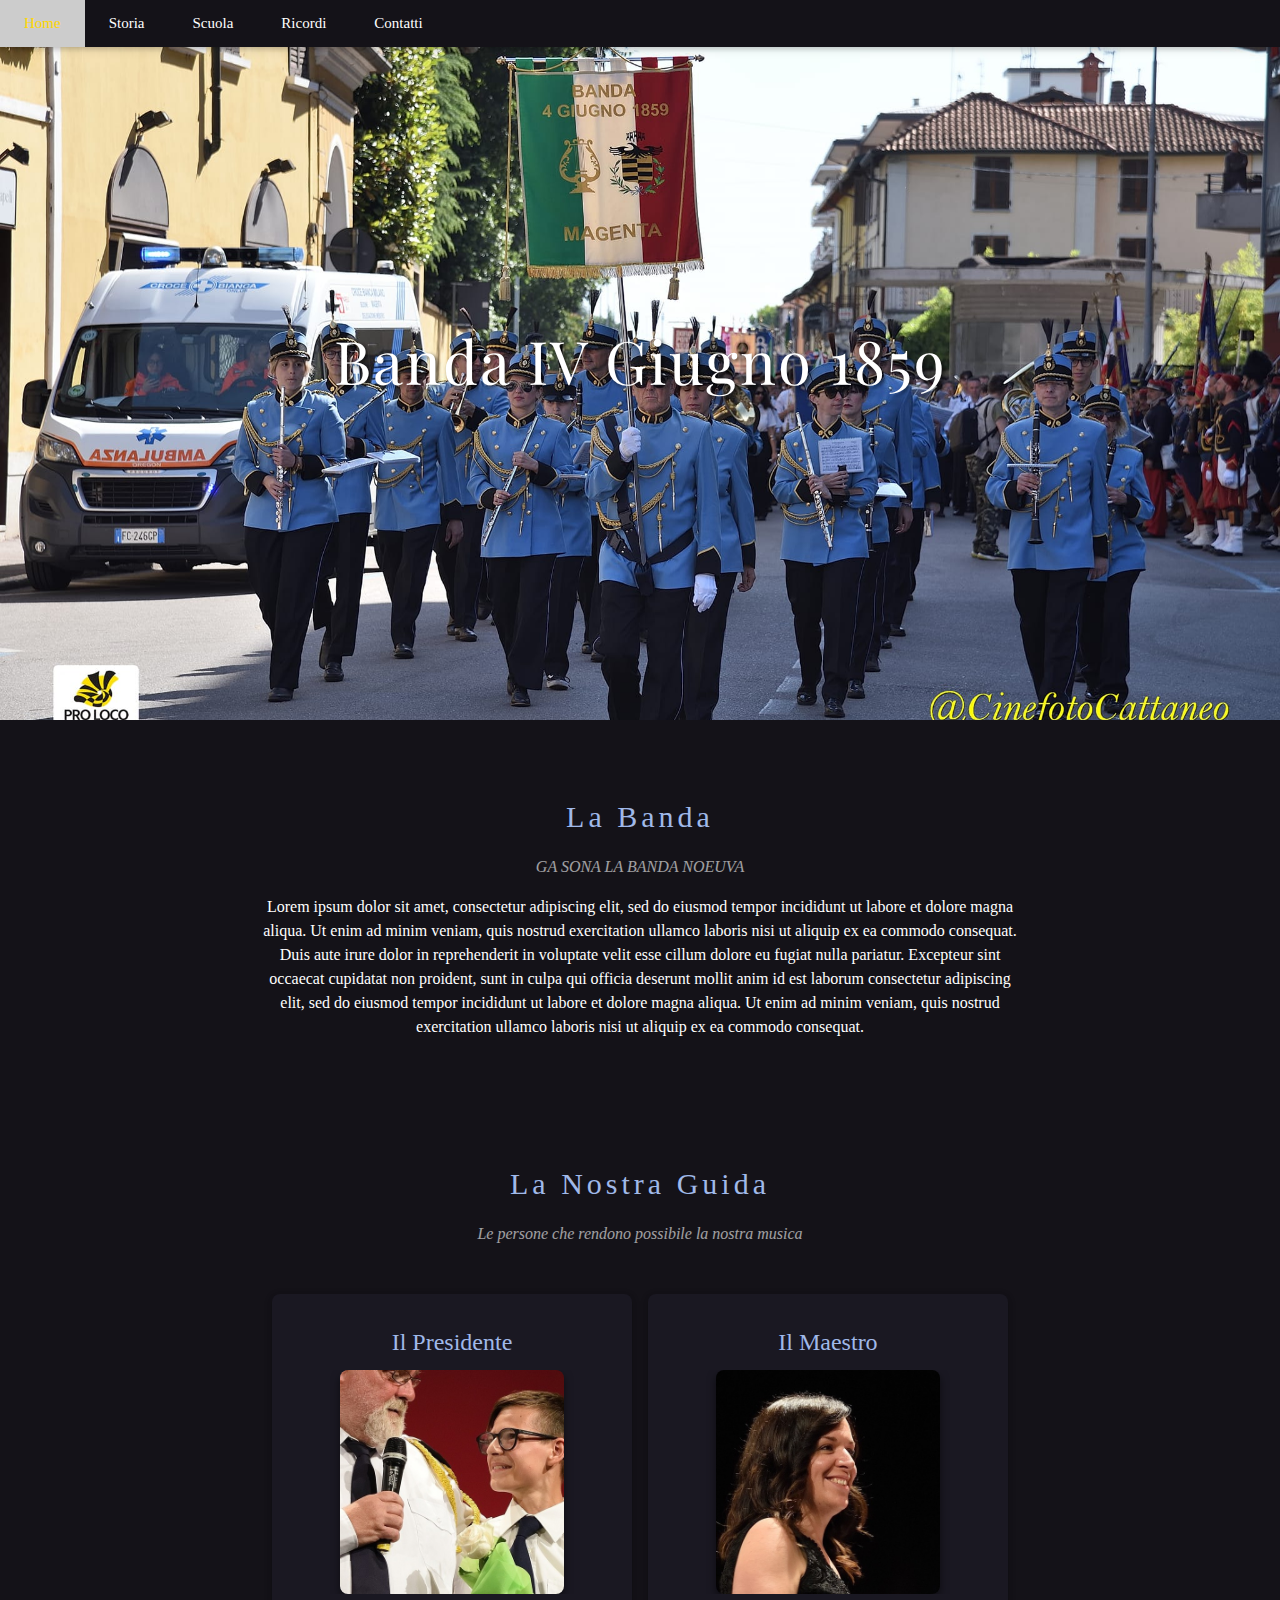
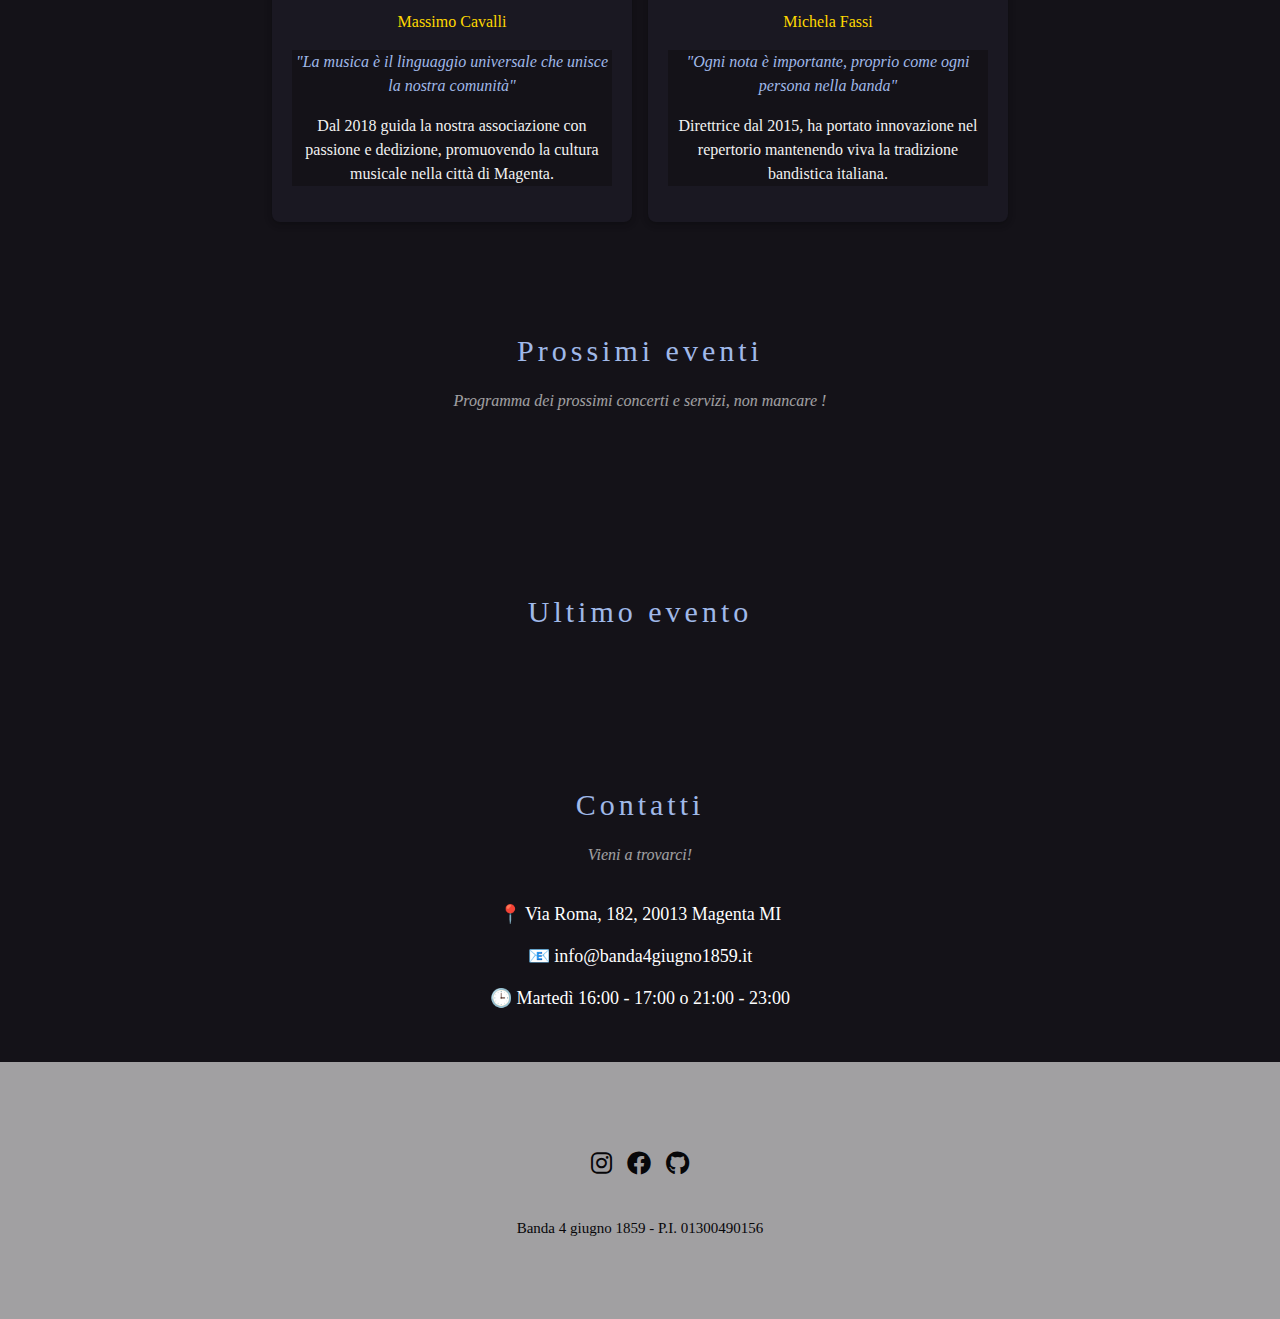
==== index.html @ 00c29197 "Fix index & school page" ====
<!DOCTYPE html>
<html lang="it">

<head>
    <title>Banda 4 Giugno 1859</title>
    <meta charset="UTF-8">
    <link rel="icon" type="image/x-icon" href="/images/favicon.png">
    <meta name="viewport" content="width=device-width, initial-scale=1">
    <link rel="stylesheet" href="https://www.w3schools.com/w3css/4/w3.css">
    <link rel="stylesheet" href="style.css">
    <link rel="stylesheet" href="https://cdnjs.cloudflare.com/ajax/libs/font-awesome/6.0.0/css/all.min.css">
    <script src="script.js"></script>
    <style>
        .people-container {
            padding: 20px;
            transition: all 0.3s ease;
        }

        .people-container:hover {
            transform: translateY(-5px);
        }

        .people-content {
            padding: 15px;
        }

        .people-image-wrapper {
            overflow: hidden;
            margin-bottom: 15px;
        }

        .people-motto {
            font-style: italic;
            margin-top: 5px;
            color: #A0B9E9;
        }

        .people-details {
            margin-top: 15px;
        }
    </style>
</head>

<body>

    <div id="navbar-container"></div>


    <div id="cover" class="hero" style="background-image: url(images/background-image.jpg)">
        <h1 style="color: white;" id="cover-title">Banda IV Giugno 1859</h1>
    </div>
    <!-- Page content -->
    <div class="w3-content primary" style="max-width:2000px;">
        <!-- The Band Section -->
        <div class="w3-container w3-content w3-center w3-padding-64" style="max-width:800px" id="band">
            <h2 class="w3-wide title">La Banda</h2>
            <p class="w3-opacity"><i>GA SONA LA BANDA NOEUVA</i></p>
            <p class="w3-justify w3-center">Lorem ipsum dolor sit amet, consectetur
                adipiscing elit, sed do eiusmod tempor incididunt ut labore et dolore magna aliqua. Ut enim ad minim
                veniam, quis nostrud exercitation ullamco laboris nisi ut aliquip
                ex ea commodo consequat. Duis aute irure dolor in reprehenderit in voluptate velit esse cillum dolore eu
                fugiat nulla pariatur. Excepteur sint occaecat cupidatat non proident, sunt in culpa qui officia
                deserunt mollit anim id est laborum consectetur
                adipiscing elit, sed do eiusmod tempor incididunt ut labore et dolore magna aliqua. Ut enim ad minim
                veniam, quis nostrud exercitation ullamco laboris nisi ut aliquip ex ea commodo consequat.</p>
        </div>
        <!-- Sezione Presidente e Maestro migliorata -->
<div class="w3-container w3-content w3-padding-32" style="max-width:800px" id="people">
    <h2 class="w3-wide w3-center title">La Nostra Guida</h2>
    <p class="w3-opacity w3-center"><i>Le persone che rendono possibile la nostra musica</i></p>
    
    <div class="w3-row-padding w3-padding-32 w3-center">
        <!-- Il Presidente -->
        <div class="w3-half people-container">
            <div class="people-content w3-card w3-round-large" style="background-color: #1a1822; padding: 20px;">
                <h3 class="title">Il Presidente</h3>
                <div style="background-color: #1a1822;" class="people-image-wrapper">
                    <img src="images/presidente_square.jpg" id="presidente-img" class="w3-round-large w3-hover-opacity"
                        alt="Presidente" style="width:70%; box-shadow: 0 4px 8px rgba(0,0,0,0.5);">
                </div>
                <p class="name" id="presidente">Massimo Cavalli</p>
                <div class="people-details">
                    <p class="people-motto">"La musica è il linguaggio universale che unisce la nostra comunità"</p>
                    <p class="w3-text-light-grey" style="margin-top:15px;">Dal 2018 guida la nostra associazione con passione e dedizione, promuovendo la cultura musicale nella città di Magenta.</p>
                </div>
            </div>
        </div>
        
        <!-- Il Maestro -->
        <div class="w3-half people-container">
            <div class="people-content w3-card w3-round-large" style="background-color: #1a1822; padding: 20px;">
                <h3 class="title">Il Maestro</h3>
                <div style="background-color: #1a1822;" class="people-image-wrapper">
                    <img src="images/maestro_square.jpg" id="maestro-img" class="w3-round-large w3-hover-opacity"
                        alt="Maestro" style="width:70%; box-shadow: 0 4px 8px rgba(0,0,0,0.5);">
                </div>
                <p class="name" id="maestro">Michela Fassi</p>
                <div class="people-details">
                    <p class="people-motto">"Ogni nota è importante, proprio come ogni persona nella banda"</p>
                    <p class="w3-text-light-grey" style="margin-top:15px;">Direttrice dal 2015, ha portato innovazione nel repertorio mantenendo viva la tradizione bandistica italiana.</p>
                </div>
            </div>
        </div>
    </div>
</div>
        <!-- Next events section -->
        <div class="">
            <div class="w3-container w3-content w3-padding-32" style="max-width:800px;">
                <h2 class="w3-wide w3-center">Prossimi eventi</h2>
                <p class="w3-opacity w3-center"><i>Programma dei prossimi concerti e servizi, non mancare !</i></p><br>
                <div class="w3-row-padding w3-padding-32" style="margin:0 -16px" id="next-events"></div>
            </div>
        </div>
        <!-- Last event section -->
        <div class="" id="next-events">
            <div class="w3-container w3-content w3-padding-32" style="max-width:800px">
                <h2 class="w3-wide w3-center">Ultimo evento</h2>
                <div class="w3-row-padding w3-padding-32" style="margin:0 -16px" id="last-event-container">
                </div>
            </div>
        </div>
        <!-- The Contact Section -->
        <!-- Contact Section -->
        <div class="w3-container w3-modal-content w3-padding-32"
            style="max-width: 800px; background-color: #141218; text-align: center; margin: auto;" id="contact">
            <h2 class="w3-wide">Contatti</h2>
            <p class="w3-opacity"><i>Vieni a trovarci!</i></p>
            <div class="w3-row">
                <div class="w3-col m12 w3-large">
                    <ul style="list-style: none; padding: 0;">
                        <li style="margin-bottom: 15px;">
                            📍 <a href="https://www.google.com/maps?q=Via+Roma,+182,+20013+Magenta+MI" target="_blank"
                                class="gold-hover">
                                Via Roma, 182, 20013 Magenta MI
                            </a>
                        </li>
                        <li style="margin-bottom: 15px;">
                            📧 <a href="mailto:banda4giugno1859@gmail.com" class="gold-hover">info@banda4giugno1859.it</a>
                        </li>
                        <li style="font-size: 18px;">
                            🕒 Martedì 16:00 - 17:00 o 21:00 - 23:00
                        </li>
                    </ul>
                </div>
            </div>
        </div>
        <!-- End Page Content -->
    </div>
    <!-- Footer -->
    <div id="footer-container"></div>
</body>

</html>

<script>
    window.onload = () => {
        setLastEventSection();
        setUpcomingEventsSection();
    };
</script>
---- style.css ----
@import url('https://fonts.googleapis.com/css2?family=Playfair+Display:wght@700&display=swap');

/* General styles */
body {
  font-family: 'Times New Roman';
  margin: 0;
  padding: 0;
  box-sizing: border-box;
}

.container {
  position: relative;
  max-width: 100%;
  margin: auto;
  text-align: center;
}

/* Hero section */
.hero {
  background-size: cover;
  background-position: center;
  height: 80vh;
  display: flex;
  justify-content: center;
  align-items: center;
  text-align: center;
  color: white;
  text-shadow: 2px 2px 4px rgba(0, 0, 0, 0.7);
}

.hero h1 {
  font-family: 'Playfair Display';
  font-size: 4rem;
  letter-spacing: 2px;
}

/* Typography */
h1, h2, h3 {
  color: #A0B9E9;
  font-family: 'Times New Roman';
}

p {
  color: white;
  font-size: medium;
}

.title {
  color: #A0B9E9;
}

.name {
  color: gold;
}

/* Link styles */
.gold-hover {
  color: white;
  text-decoration: none;
  font-size: 18px;
  transition: 0.3s;
}

.gold-hover:hover {
  color: #f8b400;
  text-decoration: underline;
}

a:hover::selection {
  color: gold;
}

button:hover {
  color: gold;
}

/* Social links */
.social-links {
  display: flex;
  gap: 15px;
  justify-content: center;
  padding: 20px;
  background-color: lightgrey;
}

.social-links a {
  color: black;
  font-size: 24px;
  transition: 0.3s;
  background-color: lightgrey;
}

.social-links a:hover {
  color: #ffcc00;
}
/*Event card 2x*/
.event:hover .event-image {
  transform: scale(1.05);
}

.event .gold-hover:hover {
  background-color: gold !important;
  color: #141218 !important;
}

.event-description {
  margin: 0;
  line-height: 1.5;
  color: #333 !important;
}

.location {
  font-style: italic;
  color: #555 !important;
}

/* Event cards */
.event {
  min-height: 350px;
  display: flex;
  flex-direction: column;
  justify-content: space-between;
  overflow: hidden;
  flex-grow: 1;
}

.event img {
  height: 150px;
  object-fit: cover;
  width: 100%;
}

.event .w3-container {
  display: flex;
  flex-direction: column;
  flex-grow: 1;
}

.event h4 {
  margin: 10px 0;
}

.event p {
  flex-grow: 1;
  overflow: hidden;
  text-overflow: ellipsis;
  display: -webkit-box;
  -webkit-line-clamp: 3;
  -webkit-box-orient: vertical;
}

.event .w3-opacity {
  flex-shrink: 0;
}

/* Gallery */
div.gallery {
  margin: 5px;
  border: 1px solid #ccc;
  float: left;
  width: 180px;
  transition: border 0.3s;
}

div.gallery:hover {
  border: 1px solid #777;
}

div.gallery img {
  width: 100%;
  height: auto;
}

div.desc {
  padding: 15px;
  text-align: center;
}

/* Layout colors */
div.primary {
  color: white;
  background-color: #141218;
}

div {
  background-color: #141218;
}

/* Navigation */
.w3-top,
.w3-bar,
#mini_nav_bar {
  background-color: #141218 !important;
}

.w3-top a,
#mini_nav_bar a {
  color: white !important;
}

.w3-bar-item.w3-button:hover, 
.w3-bar-item.w3-button:focus {
  color: gold !important;
}

.custom-bg {
  background-color: #141218 !important;
}

.w3-bar.custom-bg,
.w3-top.custom-bg {
  background-color: #141218 !important;
}

.w3-bar.custom-bg .w3-bar-item,
.w3-top.custom-bg .w3-bar-item {
  background-color: #141218 !important;
}

/* Footer */
footer {
  background-color: lightgrey;
}

footer p {
  color: black;
}

footer a {
  background-color: lightgray;
}

footer div {
  background-color: lightgrey;
}

footer.w3-container,
footer.w3-container.w3-padding-64,
footer.w3-container.w3-center,
footer.w3-container.w3-xlarge,
footer.w3-container * {
  background-color: white !important;
}

/* Slider & Image Gallery from paste.txt */
.mySlides {
  display: none;
  width: 100%;
}

.cursor {
  cursor: pointer;
}

/* Navigation Arrows */
.prev,
.next {
  cursor: pointer;
  position: absolute;
  top: 50%;
  transform: translateY(-50%);
  width: auto;
  padding: 16px;
  color: white;
  font-weight: bold;
  font-size: 20px;
  background-color: rgba(0, 0, 0, 0.5);
  border-radius: 3px;
  user-select: none;
  transition: background-color 0.3s;
  z-index: 10;
}

.prev {
  left: 10px;
  border-radius: 3px 0 0 3px;
}

.next {
  right: 10px;
  border-radius: 0 3px 3px 0;
}

.prev:hover,
.next:hover {
  background-color: rgba(0, 0, 0, 0.8);
}

.numbertext {
  position: absolute;
  top: 0;
  left: 10px;
  color: #f2f2f2;
  font-size: 14px;
  padding: 8px 12px;
}

.caption-container {
  text-align: center;
  background-color: #222;
  padding: 10px;
  color: white;
  font-size: 16px;
}

.row::after {
  content: "";
  display: table;
  clear: both;
}

.column {
  float: left;
  width: 16.66%;
  padding: 5px;
}

.demo {
  opacity: 0.6;
  transition: opacity 0.3s;
}

.active,
.demo:hover {
  opacity: 1;
}

.slider-wrapper {
  display: flex;
  align-items: center;
  justify-content: center;
  position: relative;
  max-width: 800px;
  margin: 0 auto;
}

#event-picture {
  position: relative;
  flex-grow: 1;
  max-height: 600px;
  overflow: hidden;
  display: flex;
  align-items: center;
  justify-content: center;
}

#event-picture img {
  max-width: 100%;
  max-height: 500px;
  width: auto;
  height: auto;
  object-fit: contain;
}

/* Column images for thumbnails */
.column img {
  width: 100px;
  height: 100px;
  object-fit: cover;
}

/* Media queries for responsive design */
@media (max-width: 768px) {
  .slider-wrapper {
    max-width: 100%;
  }
  
  #event-picture {
    max-height: 400px;
  }
  
  #event-picture img {
    max-height: 350px;
  }
  
  .column {
    width: 33.33%;
  }
  
  .column img {
    width: 80px;
    height: 80px;
  }
}

@media (max-width: 480px) {
  #event-picture {
    max-height: 300px;
  }
  
  #event-picture img {
    max-height: 250px;
  }
  
  .column {
    width: 50%;
  }
  
  .column img {
    width: 60px;
    height: 60px;
  }
}
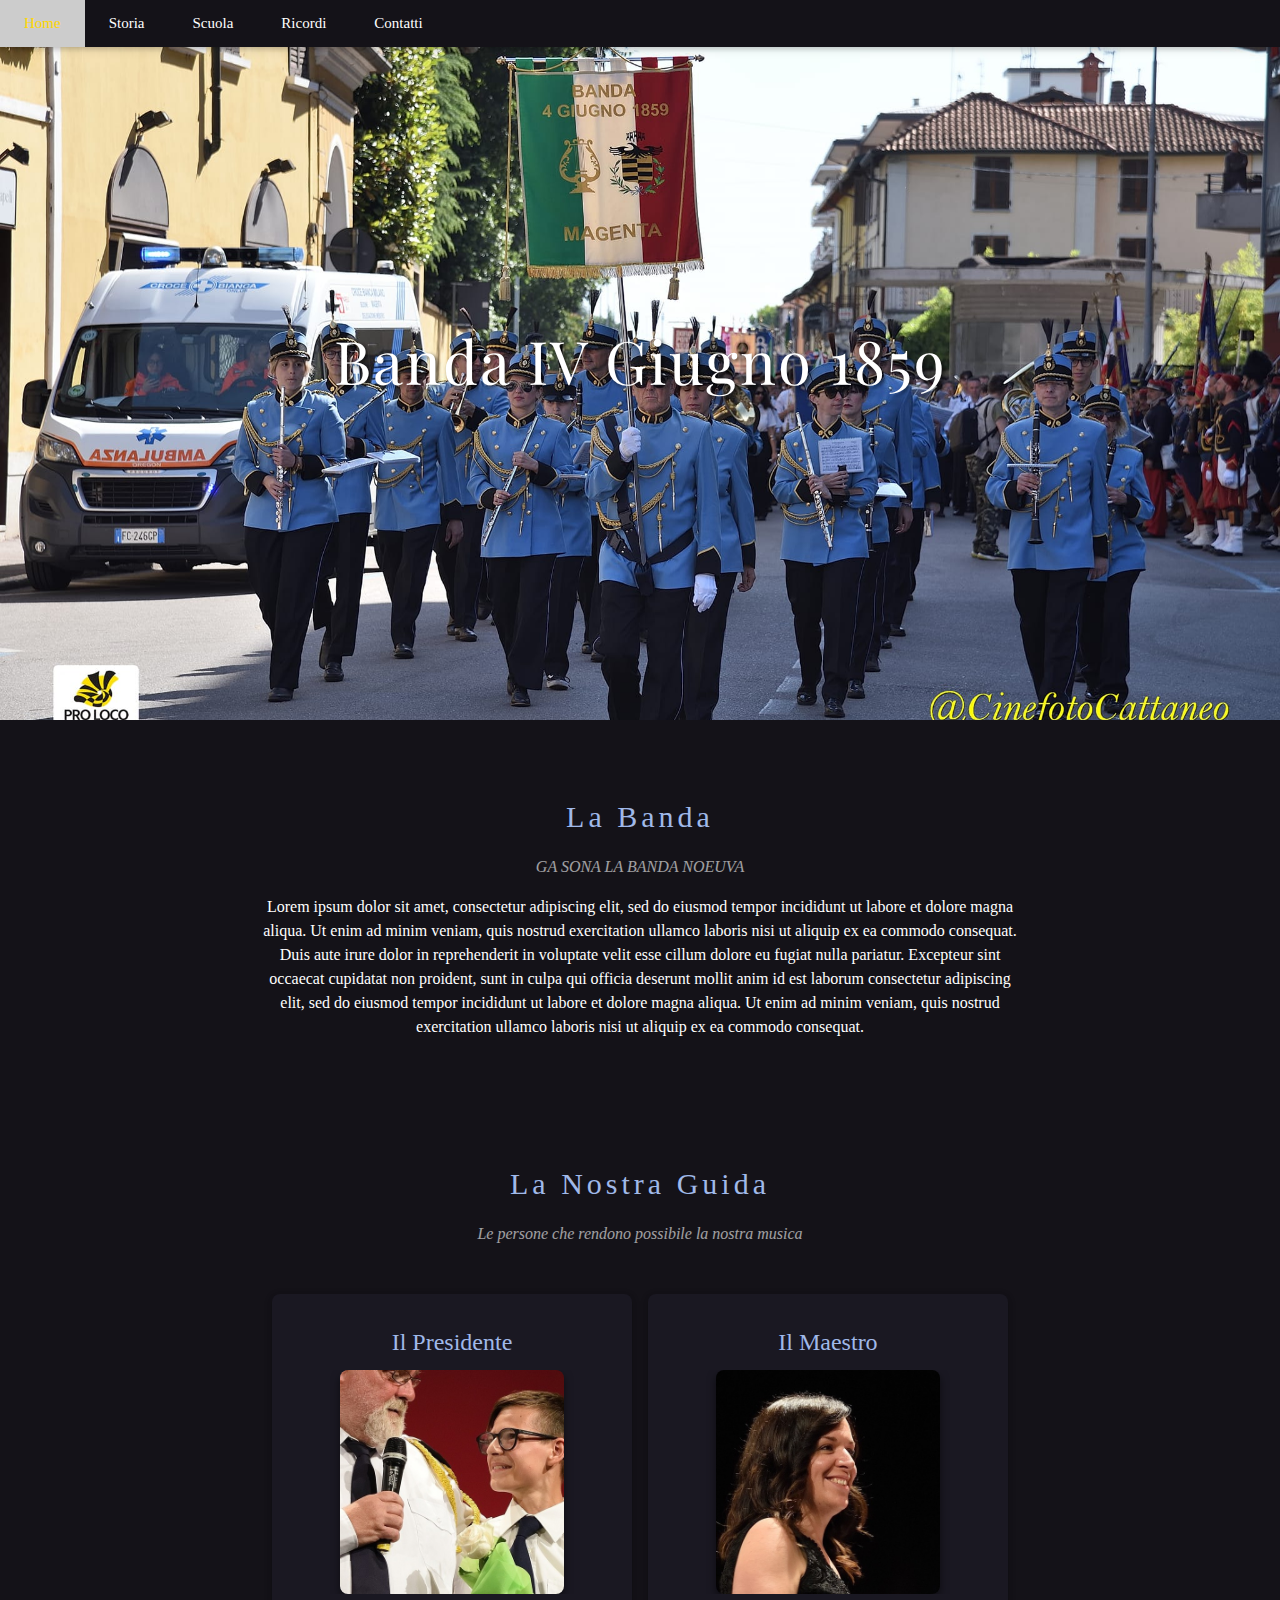
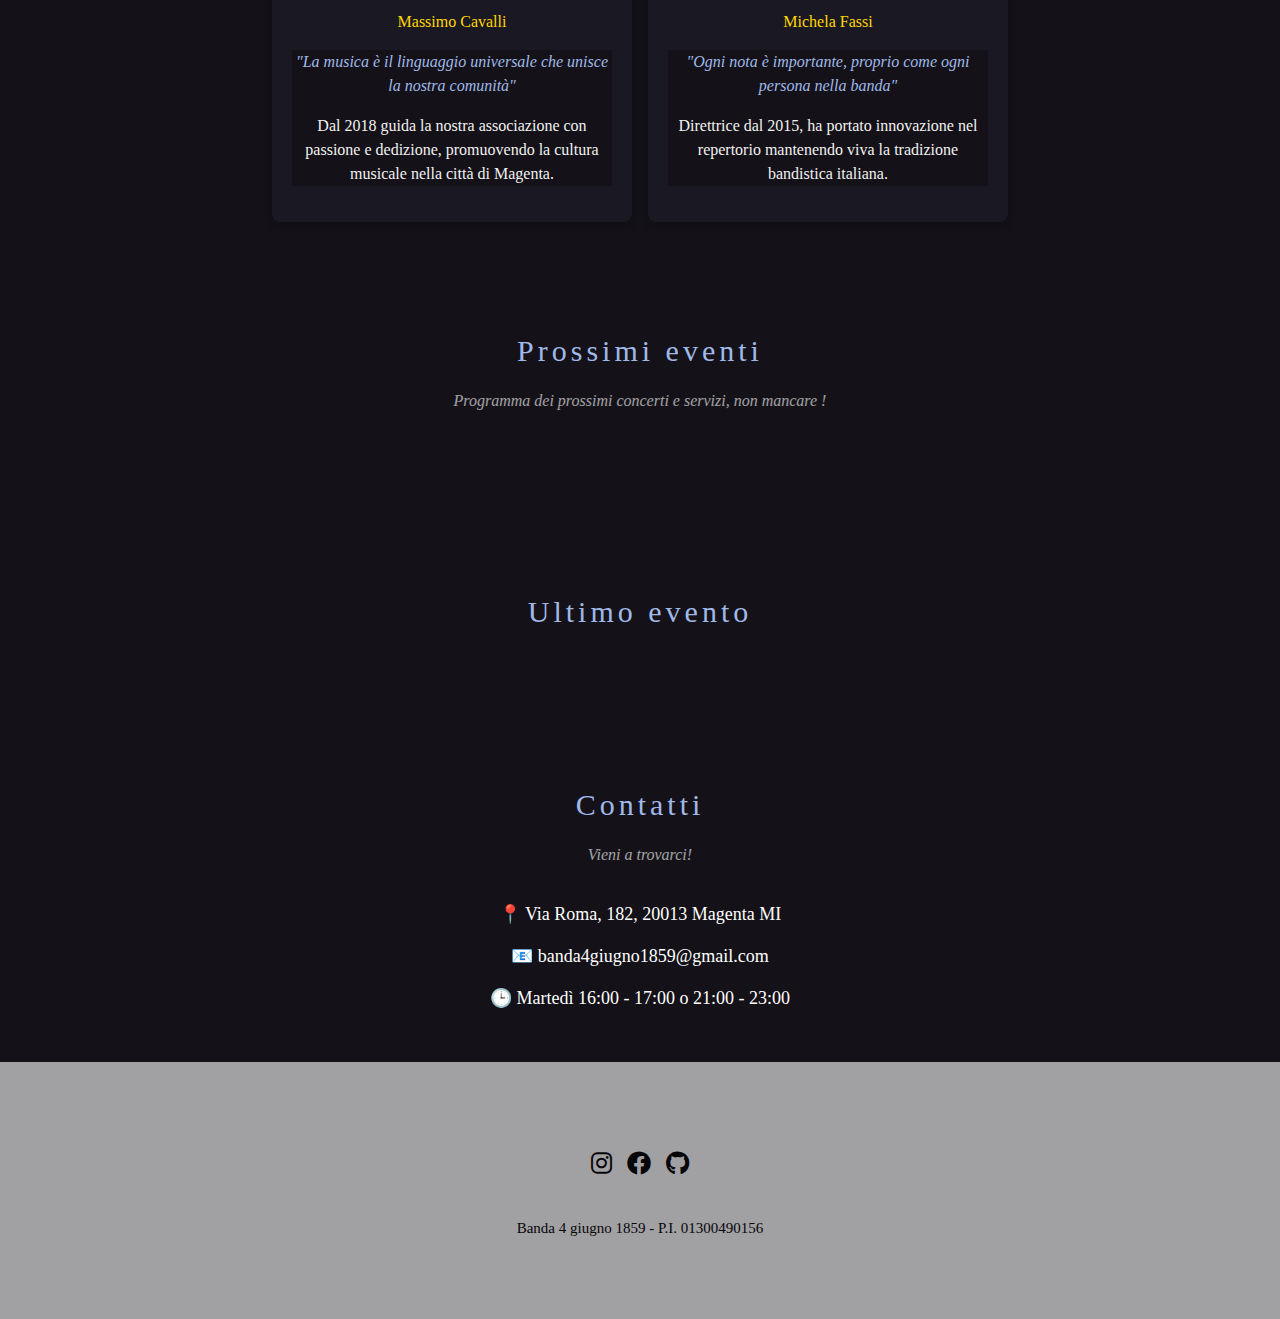
==== commit e8e7e518: "Fix contact link" ====
--- a/index.html
+++ b/index.html
@@ -65,44 +65,51 @@
                 veniam, quis nostrud exercitation ullamco laboris nisi ut aliquip ex ea commodo consequat.</p>
         </div>
         <!-- Sezione Presidente e Maestro migliorata -->
-<div class="w3-container w3-content w3-padding-32" style="max-width:800px" id="people">
-    <h2 class="w3-wide w3-center title">La Nostra Guida</h2>
-    <p class="w3-opacity w3-center"><i>Le persone che rendono possibile la nostra musica</i></p>
-    
-    <div class="w3-row-padding w3-padding-32 w3-center">
-        <!-- Il Presidente -->
-        <div class="w3-half people-container">
-            <div class="people-content w3-card w3-round-large" style="background-color: #1a1822; padding: 20px;">
-                <h3 class="title">Il Presidente</h3>
-                <div style="background-color: #1a1822;" class="people-image-wrapper">
-                    <img src="images/presidente_square.jpg" id="presidente-img" class="w3-round-large w3-hover-opacity"
-                        alt="Presidente" style="width:70%; box-shadow: 0 4px 8px rgba(0,0,0,0.5);">
+        <div class="w3-container w3-content w3-padding-32" style="max-width:800px" id="people">
+            <h2 class="w3-wide w3-center title">La Nostra Guida</h2>
+            <p class="w3-opacity w3-center"><i>Le persone che rendono possibile la nostra musica</i></p>
+
+            <div class="w3-row-padding w3-padding-32 w3-center">
+                <!-- Il Presidente -->
+                <div class="w3-half people-container">
+                    <div class="people-content w3-card w3-round-large"
+                        style="background-color: #1a1822; padding: 20px;">
+                        <h3 class="title">Il Presidente</h3>
+                        <div style="background-color: #1a1822;" class="people-image-wrapper">
+                            <img src="images/presidente_square.jpg" id="presidente-img"
+                                class="w3-round-large w3-hover-opacity" alt="Presidente"
+                                style="width:70%; box-shadow: 0 4px 8px rgba(0,0,0,0.5);">
+                        </div>
+                        <p class="name" id="presidente">Massimo Cavalli</p>
+                        <div class="people-details">
+                            <p class="people-motto">"La musica è il linguaggio universale che unisce la nostra comunità"
+                            </p>
+                            <p class="w3-text-light-grey" style="margin-top:15px;">Dal 2018 guida la nostra associazione
+                                con passione e dedizione, promuovendo la cultura musicale nella città di Magenta.</p>
+                        </div>
+                    </div>
                 </div>
-                <p class="name" id="presidente">Massimo Cavalli</p>
-                <div class="people-details">
-                    <p class="people-motto">"La musica è il linguaggio universale che unisce la nostra comunità"</p>
-                    <p class="w3-text-light-grey" style="margin-top:15px;">Dal 2018 guida la nostra associazione con passione e dedizione, promuovendo la cultura musicale nella città di Magenta.</p>
+
+                <!-- Il Maestro -->
+                <div class="w3-half people-container">
+                    <div class="people-content w3-card w3-round-large"
+                        style="background-color: #1a1822; padding: 20px;">
+                        <h3 class="title">Il Maestro</h3>
+                        <div style="background-color: #1a1822;" class="people-image-wrapper">
+                            <img src="images/maestro_square.jpg" id="maestro-img"
+                                class="w3-round-large w3-hover-opacity" alt="Maestro"
+                                style="width:70%; box-shadow: 0 4px 8px rgba(0,0,0,0.5);">
+                        </div>
+                        <p class="name" id="maestro">Michela Fassi</p>
+                        <div class="people-details">
+                            <p class="people-motto">"Ogni nota è importante, proprio come ogni persona nella banda"</p>
+                            <p class="w3-text-light-grey" style="margin-top:15px;">Direttrice dal 2015, ha portato
+                                innovazione nel repertorio mantenendo viva la tradizione bandistica italiana.</p>
+                        </div>
+                    </div>
                 </div>
             </div>
         </div>
-        
-        <!-- Il Maestro -->
-        <div class="w3-half people-container">
-            <div class="people-content w3-card w3-round-large" style="background-color: #1a1822; padding: 20px;">
-                <h3 class="title">Il Maestro</h3>
-                <div style="background-color: #1a1822;" class="people-image-wrapper">
-                    <img src="images/maestro_square.jpg" id="maestro-img" class="w3-round-large w3-hover-opacity"
-                        alt="Maestro" style="width:70%; box-shadow: 0 4px 8px rgba(0,0,0,0.5);">
-                </div>
-                <p class="name" id="maestro">Michela Fassi</p>
-                <div class="people-details">
-                    <p class="people-motto">"Ogni nota è importante, proprio come ogni persona nella banda"</p>
-                    <p class="w3-text-light-grey" style="margin-top:15px;">Direttrice dal 2015, ha portato innovazione nel repertorio mantenendo viva la tradizione bandistica italiana.</p>
-                </div>
-            </div>
-        </div>
-    </div>
-</div>
         <!-- Next events section -->
         <div class="">
             <div class="w3-container w3-content w3-padding-32" style="max-width:800px;">
@@ -135,7 +142,8 @@
                             </a>
                         </li>
                         <li style="margin-bottom: 15px;">
-                            📧 <a href="mailto:banda4giugno1859@gmail.com" class="gold-hover">info@banda4giugno1859.it</a>
+                            📧 <a href="mailto:banda4giugno1859@gmail.com"
+                                class="gold-hover">banda4giugno1859@gmail.com</a>
                         </li>
                         <li style="font-size: 18px;">
                             🕒 Martedì 16:00 - 17:00 o 21:00 - 23:00
@@ -153,8 +161,21 @@
 </html>
 
 <script>
-    window.onload = () => {
+    // Aggiungi alla fine del tuo script.js esistente
+    window.onload = function () {
+        // Le funzioni che hai già
         setLastEventSection();
         setUpcomingEventsSection();
+
+        // Aggiungi questa parte per gestire lo scroll
+        if (window.location.hash) {
+            const targetElement = document.querySelector(window.location.hash);
+            if (targetElement) {
+                // Attendi un breve istante per sicurezza
+                setTimeout(function () {
+                    targetElement.scrollIntoView({ behavior: 'smooth' });
+                }, 200);
+            }
+        }
     };
 </script>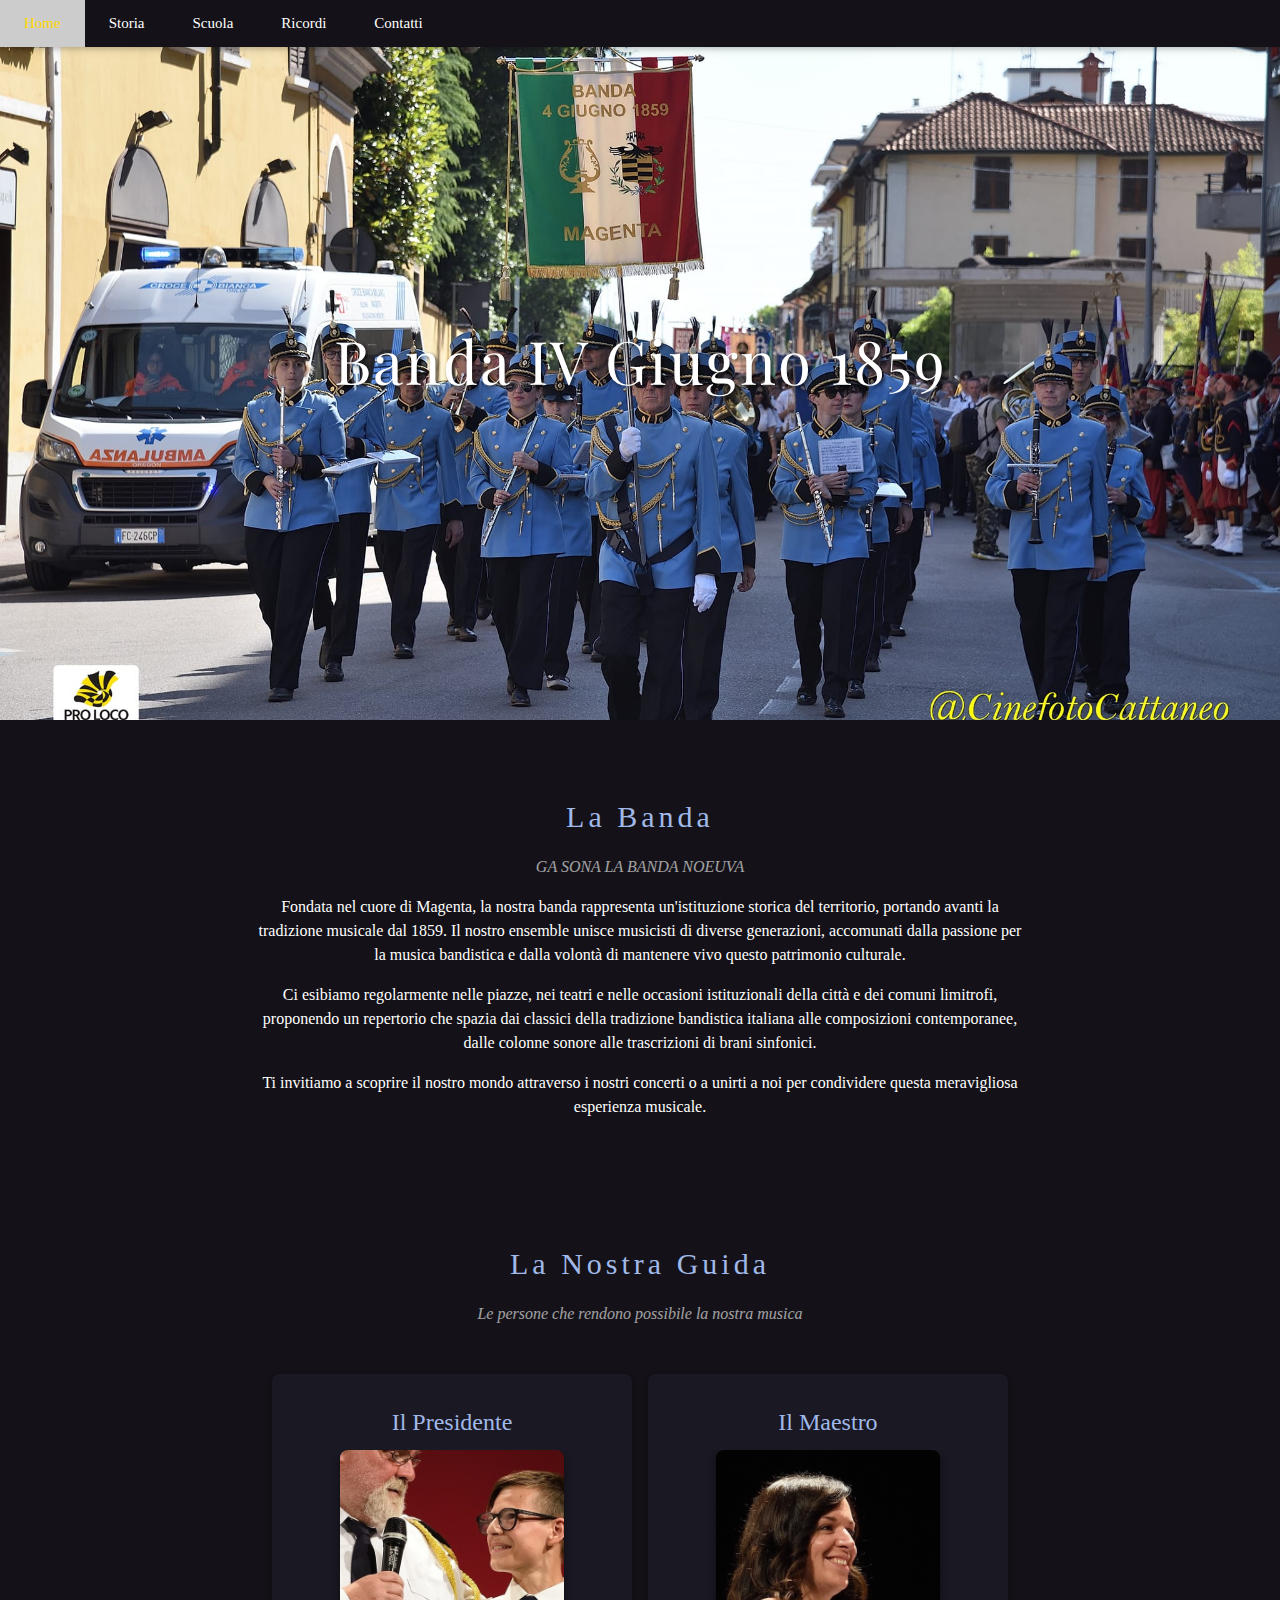
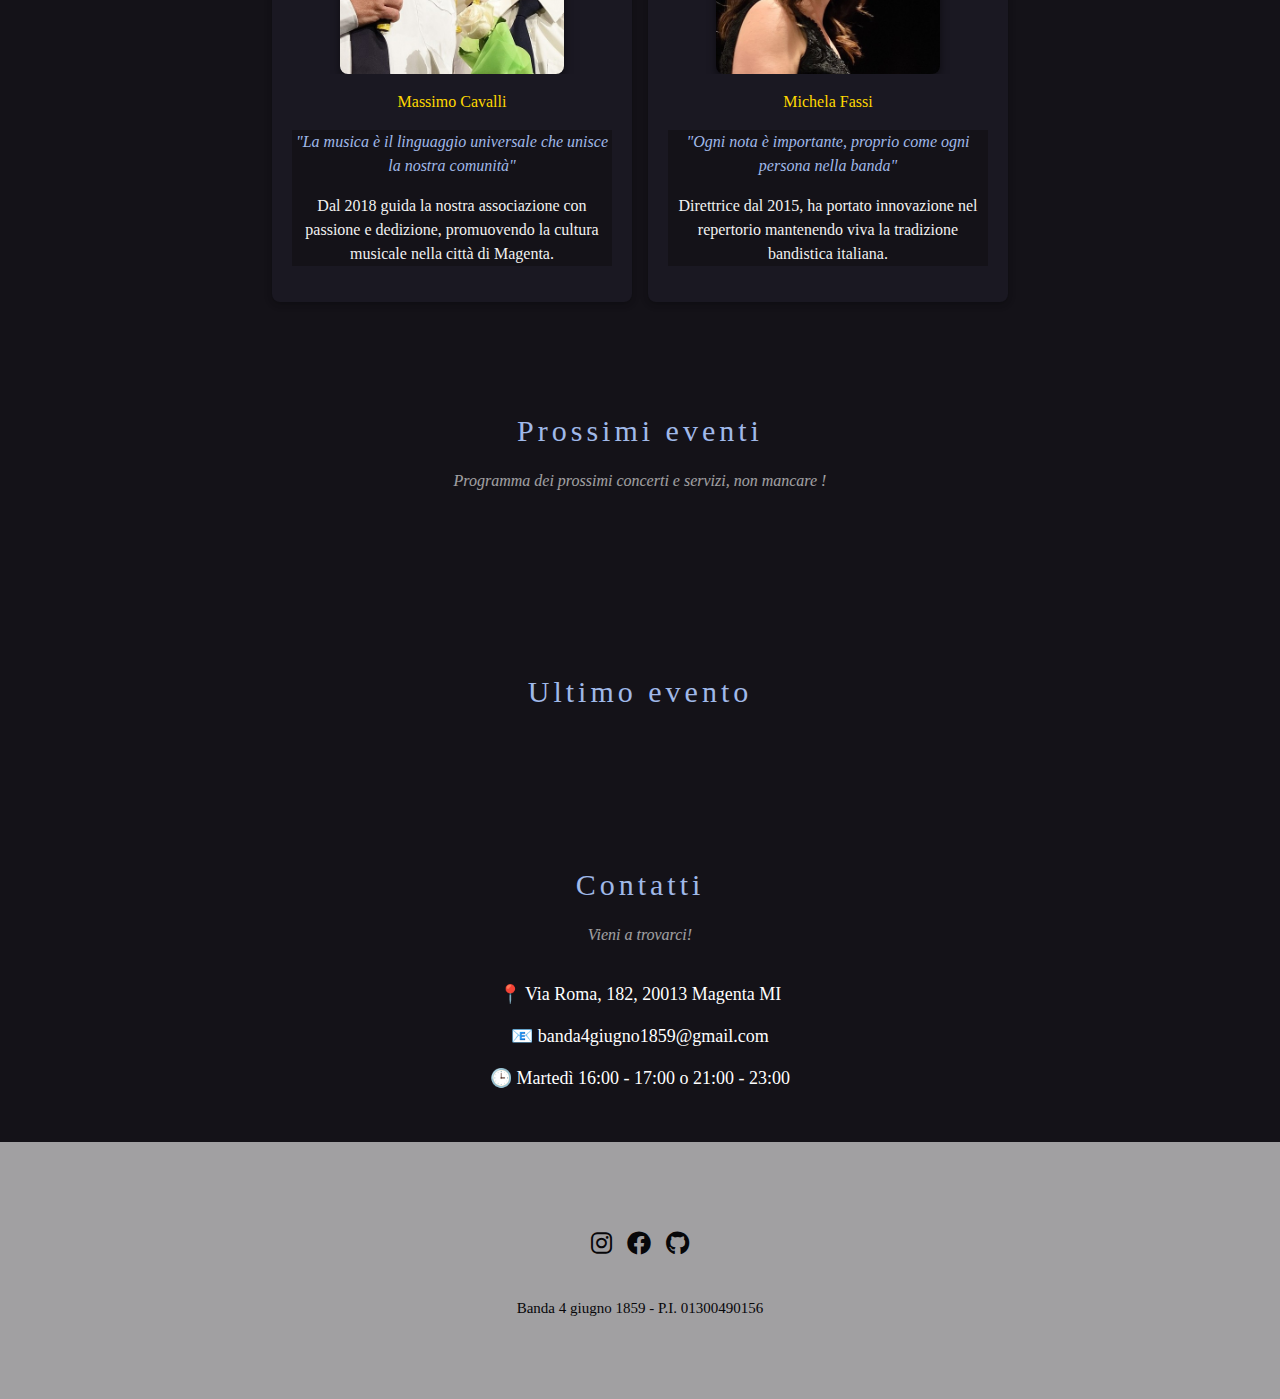
==== commit 89b23373: "Fix gmail text & school page" ====
--- a/index.html
+++ b/index.html
@@ -55,14 +55,9 @@
         <div class="w3-container w3-content w3-center w3-padding-64" style="max-width:800px" id="band">
             <h2 class="w3-wide title">La Banda</h2>
             <p class="w3-opacity"><i>GA SONA LA BANDA NOEUVA</i></p>
-            <p class="w3-justify w3-center">Lorem ipsum dolor sit amet, consectetur
-                adipiscing elit, sed do eiusmod tempor incididunt ut labore et dolore magna aliqua. Ut enim ad minim
-                veniam, quis nostrud exercitation ullamco laboris nisi ut aliquip
-                ex ea commodo consequat. Duis aute irure dolor in reprehenderit in voluptate velit esse cillum dolore eu
-                fugiat nulla pariatur. Excepteur sint occaecat cupidatat non proident, sunt in culpa qui officia
-                deserunt mollit anim id est laborum consectetur
-                adipiscing elit, sed do eiusmod tempor incididunt ut labore et dolore magna aliqua. Ut enim ad minim
-                veniam, quis nostrud exercitation ullamco laboris nisi ut aliquip ex ea commodo consequat.</p>
+            <p class="w3-justify w3-center">Fondata nel cuore di Magenta, la nostra banda rappresenta un'istituzione storica del territorio, portando avanti la tradizione musicale dal 1859. Il nostro ensemble unisce musicisti di diverse generazioni, accomunati dalla passione per la musica bandistica e dalla volontà di mantenere vivo questo patrimonio culturale.</p>
+            <p class="w3-justify w3-center">Ci esibiamo regolarmente nelle piazze, nei teatri e nelle occasioni istituzionali della città e dei comuni limitrofi, proponendo un repertorio che spazia dai classici della tradizione bandistica italiana alle composizioni contemporanee, dalle colonne sonore alle trascrizioni di brani sinfonici.</p>
+            <p class="w3-justify w3-center">Ti invitiamo a scoprire il nostro mondo attraverso i nostri concerti o a unirti a noi per condividere questa meravigliosa esperienza musicale.</p>
         </div>
         <!-- Sezione Presidente e Maestro migliorata -->
         <div class="w3-container w3-content w3-padding-32" style="max-width:800px" id="people">
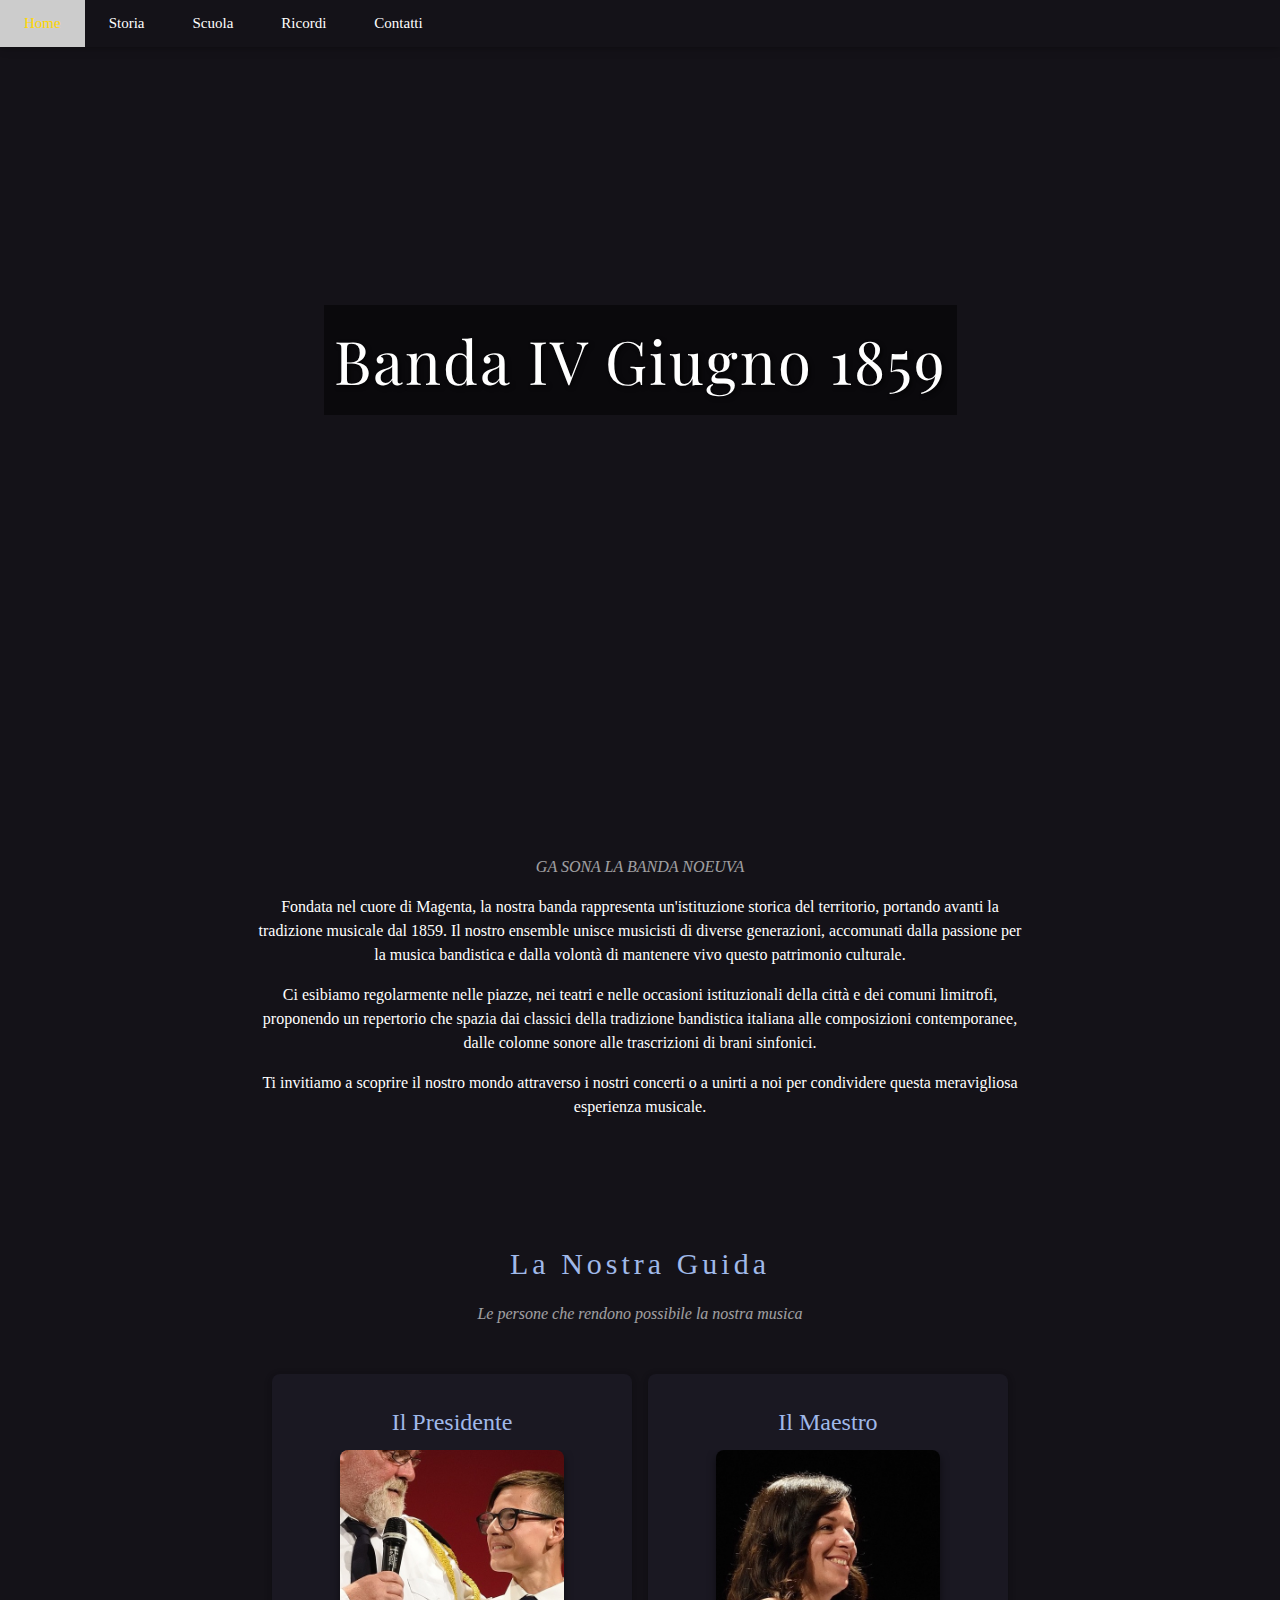
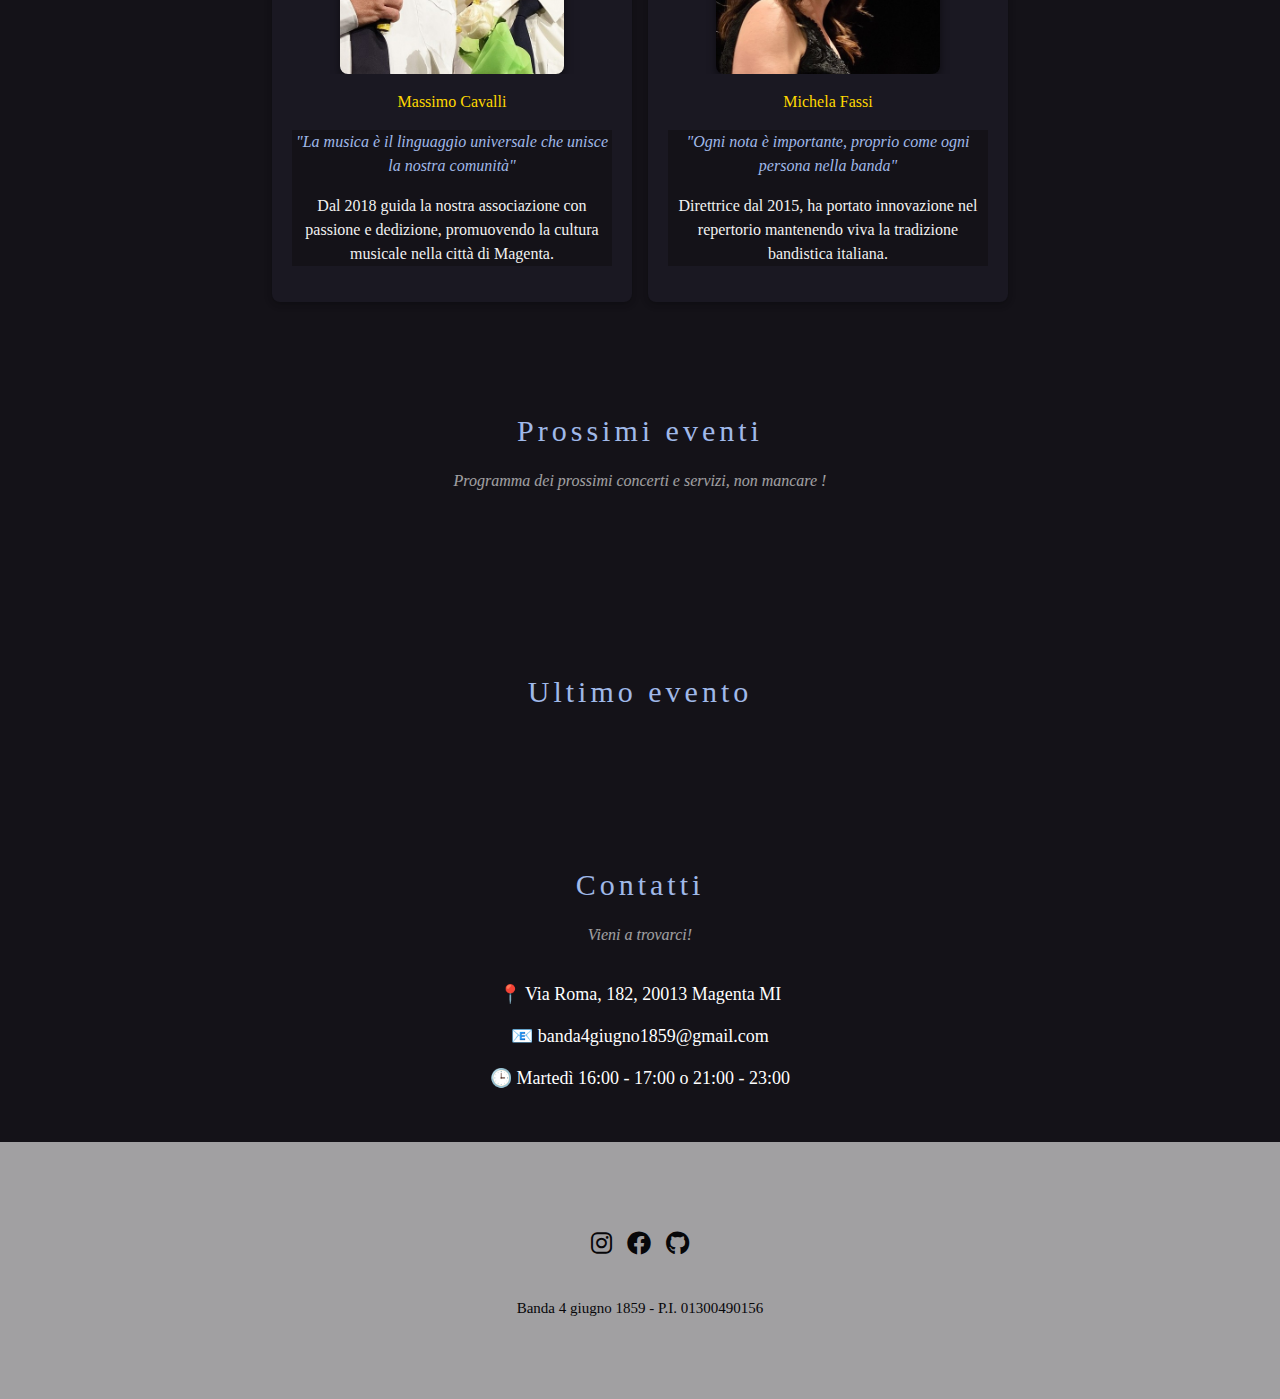
==== commit 9618f606: "css uninion" ====
--- a/index.html
+++ b/index.html
@@ -4,41 +4,12 @@
 <head>
     <title>Banda 4 Giugno 1859</title>
     <meta charset="UTF-8">
-    <link rel="icon" type="image/x-icon" href="/images/favicon.png">
+    <link rel="icon" type="image/x-icon" href="/images/logo.png">
     <meta name="viewport" content="width=device-width, initial-scale=1">
     <link rel="stylesheet" href="https://www.w3schools.com/w3css/4/w3.css">
     <link rel="stylesheet" href="style.css">
     <link rel="stylesheet" href="https://cdnjs.cloudflare.com/ajax/libs/font-awesome/6.0.0/css/all.min.css">
     <script src="script.js"></script>
-    <style>
-        .people-container {
-            padding: 20px;
-            transition: all 0.3s ease;
-        }
-
-        .people-container:hover {
-            transform: translateY(-5px);
-        }
-
-        .people-content {
-            padding: 15px;
-        }
-
-        .people-image-wrapper {
-            overflow: hidden;
-            margin-bottom: 15px;
-        }
-
-        .people-motto {
-            font-style: italic;
-            margin-top: 5px;
-            color: #A0B9E9;
-        }
-
-        .people-details {
-            margin-top: 15px;
-        }
-    </style>
 </head>
 
 <body>
@@ -46,8 +17,20 @@
     <div id="navbar-container"></div>
 
 
-    <div id="cover" class="hero" style="background-image: url(images/background-image.jpg)">
-        <h1 style="color: white;" id="cover-title">Banda IV Giugno 1859</h1>
+    <div id="cover" class="hero" style="background-image: url(images/home-cover.jpeg)">
+        <h1 id="cover-title">Banda IV Giugno 1859</h1>
+    </div>
+    <!-- Aggiungi dopo la hero section chiusura div -->
+    <div class="scroll-indicator-container">
+        <div class="scroll-indicator">
+            <div class="scroll-text">Scopri di più</div>
+            <div class="scroll-arrow">
+                <svg width="40" height="40" viewBox="0 0 24 24" fill="none" xmlns="http://www.w3.org/2000/svg">
+                    <path d="M7 10L12 15L17 10" stroke="white" stroke-width="2" stroke-linecap="round"
+                        stroke-linejoin="round" />
+                </svg>
+            </div>
+        </div>
     </div>
     <!-- Page content -->
     <div class="w3-content primary" style="max-width:2000px;">
@@ -55,9 +38,16 @@
         <div class="w3-container w3-content w3-center w3-padding-64" style="max-width:800px" id="band">
             <h2 class="w3-wide title">La Banda</h2>
             <p class="w3-opacity"><i>GA SONA LA BANDA NOEUVA</i></p>
-            <p class="w3-justify w3-center">Fondata nel cuore di Magenta, la nostra banda rappresenta un'istituzione storica del territorio, portando avanti la tradizione musicale dal 1859. Il nostro ensemble unisce musicisti di diverse generazioni, accomunati dalla passione per la musica bandistica e dalla volontà di mantenere vivo questo patrimonio culturale.</p>
-            <p class="w3-justify w3-center">Ci esibiamo regolarmente nelle piazze, nei teatri e nelle occasioni istituzionali della città e dei comuni limitrofi, proponendo un repertorio che spazia dai classici della tradizione bandistica italiana alle composizioni contemporanee, dalle colonne sonore alle trascrizioni di brani sinfonici.</p>
-            <p class="w3-justify w3-center">Ti invitiamo a scoprire il nostro mondo attraverso i nostri concerti o a unirti a noi per condividere questa meravigliosa esperienza musicale.</p>
+            <p class="w3-justify w3-center">Fondata nel cuore di Magenta, la nostra banda rappresenta un'istituzione
+                storica del territorio, portando avanti la tradizione musicale dal 1859. Il nostro ensemble unisce
+                musicisti di diverse generazioni, accomunati dalla passione per la musica bandistica e dalla volontà di
+                mantenere vivo questo patrimonio culturale.</p>
+            <p class="w3-justify w3-center">Ci esibiamo regolarmente nelle piazze, nei teatri e nelle occasioni
+                istituzionali della città e dei comuni limitrofi, proponendo un repertorio che spazia dai classici della
+                tradizione bandistica italiana alle composizioni contemporanee, dalle colonne sonore alle trascrizioni
+                di brani sinfonici.</p>
+            <p class="w3-justify w3-center">Ti invitiamo a scoprire il nostro mondo attraverso i nostri concerti o a
+                unirti a noi per condividere questa meravigliosa esperienza musicale.</p>
         </div>
         <!-- Sezione Presidente e Maestro migliorata -->
         <div class="w3-container w3-content w3-padding-32" style="max-width:800px" id="people">
@@ -169,8 +159,36 @@
                 // Attendi un breve istante per sicurezza
                 setTimeout(function () {
                     targetElement.scrollIntoView({ behavior: 'smooth' });
-                }, 200);
+                }, 1000);
             }
         }
     };
+
+    document.addEventListener('DOMContentLoaded', function () {
+        const scrollIndicator = document.querySelector('.scroll-indicator-container');
+
+        function hideScrollIndicator() {
+            if (window.scrollY > 100) {
+                scrollIndicator.style.opacity = '0';
+                scrollIndicator.style.transition = 'opacity 0.5s ease';
+
+                // Rimuovi l'event listener dopo che l'indicatore è scomparso
+                setTimeout(() => {
+                    window.removeEventListener('scroll', hideScrollIndicator);
+                }, 500);
+            }
+        }
+
+        window.addEventListener('scroll', hideScrollIndicator);
+
+        // Aggiungi anche la funzionalità di click
+        const scrollArrow = document.querySelector('.scroll-indicator');
+        scrollArrow.style.cursor = 'pointer';
+        scrollArrow.style.pointerEvents = 'auto';
+
+        scrollArrow.addEventListener('click', function () {
+            // Scorrimento fluido alla sezione "La Banda"
+            document.getElementById('band').scrollIntoView({ behavior: 'smooth' });
+        });
+    });
 </script>--- a/style.css
+++ b/style.css
@@ -8,11 +8,34 @@
   box-sizing: border-box;
 }
 
+html {
+  scroll-behavior: smooth;
+}
+
 .container {
   position: relative;
   max-width: 100%;
   margin: auto;
   text-align: center;
+}
+
+/* Typography */
+h1, h2, h3 {
+  color: #A0B9E9;
+  font-family: 'Times New Roman';
+}
+
+p {
+  color: white;
+  font-size: medium;
+}
+
+.title {
+  color: #A0B9E9;
+}
+
+.name {
+  color: gold;
 }
 
 /* Hero section */
@@ -34,23 +57,10 @@
   letter-spacing: 2px;
 }
 
-/* Typography */
-h1, h2, h3 {
-  color: #A0B9E9;
-  font-family: 'Times New Roman';
-}
-
-p {
-  color: white;
-  font-size: medium;
-}
-
-.title {
-  color: #A0B9E9;
-}
-
-.name {
-  color: gold;
+#cover-title {
+  color: white;
+  background-color: rgba(0, 0, 0, 0.5);
+  padding: 10px;
 }
 
 /* Link styles */
@@ -93,25 +103,215 @@
 .social-links a:hover {
   color: #ffcc00;
 }
-/*Event card 2x*/
-.event:hover .event-image {
-  transform: scale(1.05);
-}
-
-.event .gold-hover:hover {
-  background-color: gold !important;
-  color: #141218 !important;
-}
-
-.event-description {
-  margin: 0;
-  line-height: 1.5;
-  color: #333 !important;
-}
-
-.location {
-  font-style: italic;
-  color: #555 !important;
+
+/* Layout colors */
+div.primary {
+  color: white;
+  background-color: #141218;
+}
+
+div {
+  background-color: #141218;
+}
+
+/* Navigation */
+.w3-top,
+.w3-bar,
+#mini_nav_bar {
+  background-color: #141218 !important;
+}
+
+.w3-top a,
+#mini_nav_bar a {
+  color: white !important;
+}
+
+.w3-bar-item.w3-button:hover, 
+.w3-bar-item.w3-button:focus {
+  color: gold !important;
+}
+
+.custom-bg {
+  background-color: #141218 !important;
+}
+
+.w3-bar.custom-bg,
+.w3-top.custom-bg {
+  background-color: #141218 !important;
+}
+
+.w3-bar.custom-bg .w3-bar-item,
+.w3-top.custom-bg .w3-bar-item {
+  background-color: #141218 !important;
+}
+
+/* Footer */
+footer {
+  background-color: lightgrey;
+}
+
+footer p {
+  color: black;
+}
+
+footer a {
+  background-color: lightgray;
+}
+
+footer div {
+  background-color: lightgrey;
+}
+
+footer.w3-container,
+footer.w3-container.w3-padding-64,
+footer.w3-container.w3-center,
+footer.w3-container.w3-xlarge,
+footer.w3-container * {
+  background-color: white !important;
+}
+
+/* Slider & Image Gallery */
+.slide-container {
+  margin-top: 40px;
+  border-radius: 10px;
+  overflow: hidden;
+  box-shadow: 0 5px 15px rgba(0, 0, 0, 0.5);
+  position: relative;
+  height: 400px;
+  width: 100%;
+}
+
+.slide {
+  position: absolute;
+  top: 0;
+  left: 0;
+  width: 100%;
+  height: 100%;
+  border-radius: 10px;
+  opacity: 0;
+  transition: opacity 1s ease-in-out;
+  object-fit: cover;
+  display: none;
+}
+
+.slide.active {
+  opacity: 1;
+  display: block;
+}
+
+.mySlides {
+  display: none;
+  width: 100%;
+}
+
+.cursor {
+  cursor: pointer;
+}
+
+/* Navigation Arrows */
+.prev,
+.next {
+  cursor: pointer;
+  position: absolute;
+  top: 50%;
+  transform: translateY(-50%);
+  width: auto;
+  padding: 16px;
+  color: white;
+  font-weight: bold;
+  font-size: 20px;
+  background-color: rgba(0, 0, 0, 0.5);
+  border-radius: 3px;
+  user-select: none;
+  transition: background-color 0.3s;
+  z-index: 10;
+}
+
+.prev {
+  left: 10px;
+  border-radius: 3px 0 0 3px;
+}
+
+.next {
+  right: 10px;
+  border-radius: 0 3px 3px 0;
+}
+
+.prev:hover,
+.next:hover {
+  background-color: rgba(0, 0, 0, 0.8);
+}
+
+.numbertext {
+  position: absolute;
+  top: 0;
+  left: 10px;
+  color: #f2f2f2;
+  font-size: 14px;
+  padding: 8px 12px;
+}
+
+.caption-container {
+  text-align: center;
+  background-color: #222;
+  padding: 10px;
+  color: white;
+  font-size: 16px;
+}
+
+.row::after {
+  content: "";
+  display: table;
+  clear: both;
+}
+
+.column {
+  float: left;
+  width: 16.66%;
+  padding: 5px;
+}
+
+.column img {
+  width: 100px;
+  height: 100px;
+  object-fit: cover;
+}
+
+.demo {
+  opacity: 0.6;
+  transition: opacity 0.3s;
+}
+
+.active,
+.demo:hover {
+  opacity: 1;
+}
+
+.slider-wrapper {
+  display: flex;
+  align-items: center;
+  justify-content: center;
+  position: relative;
+  max-width: 800px;
+  margin: 0 auto;
+}
+
+#event-picture {
+  position: relative;
+  flex-grow: 1;
+  max-height: 600px;
+  overflow: hidden;
+  display: flex;
+  align-items: center;
+  justify-content: center;
+}
+
+#event-picture img {
+  max-width: 100%;
+  max-height: 500px;
+  width: auto;
+  height: auto;
+  object-fit: contain;
 }
 
 /* Event cards */
@@ -153,6 +353,26 @@
   flex-shrink: 0;
 }
 
+.event:hover .event-image {
+  transform: scale(1.05);
+}
+
+.event .gold-hover:hover {
+  background-color: gold !important;
+  color: #141218 !important;
+}
+
+.event-description {
+  margin: 0;
+  line-height: 1.5;
+  color: #333 !important;
+}
+
+.location {
+  font-style: italic;
+  color: #555 !important;
+}
+
 /* Gallery */
 div.gallery {
   margin: 5px;
@@ -176,191 +396,426 @@
   text-align: center;
 }
 
-/* Layout colors */
-div.primary {
-  color: white;
-  background-color: #141218;
-}
-
-div {
-  background-color: #141218;
-}
-
-/* Navigation */
-.w3-top,
-.w3-bar,
-#mini_nav_bar {
-  background-color: #141218 !important;
-}
-
-.w3-top a,
-#mini_nav_bar a {
-  color: white !important;
-}
-
-.w3-bar-item.w3-button:hover, 
-.w3-bar-item.w3-button:focus {
-  color: gold !important;
-}
-
-.custom-bg {
-  background-color: #141218 !important;
-}
-
-.w3-bar.custom-bg,
-.w3-top.custom-bg {
-  background-color: #141218 !important;
-}
-
-.w3-bar.custom-bg .w3-bar-item,
-.w3-top.custom-bg .w3-bar-item {
-  background-color: #141218 !important;
-}
-
-/* Footer */
-footer {
-  background-color: lightgrey;
-}
-
-footer p {
+/* School page specific styles */
+#school-title {
+  background-image: url('images/banda.jpg');
+  background-size: cover;
+  background-position: center;
+  padding: 100px 0;
+  position: relative;
+}
+
+#school-title::before {
+  content: '';
+  position: absolute;
+  top: 0;
+  left: 0;
+  width: 100%;
+  height: 100%;
+  background-color: rgba(0, 0, 0, 0.6);
+}
+
+#school-title h1 {
+  position: relative;
+  color: #A0B9E9;
+  font-size: 4rem;
+  text-shadow: 2px 2px 4px rgba(0, 0, 0, 0.8);
+  font-family: 'Playfair Display', serif;
+  letter-spacing: 2px;
+}
+
+#school-info {
+  padding: 40px 0;
+}
+
+#school-info ul.w3-ul {
+  background-color: #1a1a1a;
+  border-radius: 10px;
+  padding: 20px;
+  margin: 20px 0;
+  list-style-type: none;
+}
+
+#school-info ul.w3-ul li {
+  background-color: #1a1a1a;
+  border-bottom: 1px solid #333;
+  padding: 15px 10px;
+  transition: all 0.3s ease;
+  cursor: pointer;
+}
+
+#school-info ul.w3-ul li:hover {
+  background-color: #222;
+  transform: translateX(5px);
+}
+
+#school-info ul.w3-ul li.active {
+  background-color: #A0B9E9;
+  color: #141218;
+  transform: translateX(5px);
+  border-left: 4px solid gold;
+}
+
+.section-title {
+  color: #A0B9E9;
+  margin-top: 40px;
+  margin-bottom: 20px;
+  font-family: 'Playfair Display', serif;
+  position: relative;
+  display: inline-block;
+}
+
+.cta-button {
+  background-color: #A0B9E9;
+  color: #141218;
+  padding: 12px 25px;
+  border: none;
+  border-radius: 30px;
+  font-size: 1.1rem;
+  margin-top: 20px;
+  cursor: pointer;
+  transition: all 0.3s ease;
+  font-weight: bold;
+  text-decoration: none;
+  display: inline-block;
+}
+
+.cta-button:hover {
+  background-color: gold;
+  color: #141218;
+  transform: scale(1.05);
+}
+
+/* Locandina button */
+.locandina-button {
+  background-color: #A0B9E9;
   color: black;
-}
-
-footer a {
-  background-color: lightgray;
-}
-
-footer div {
-  background-color: lightgrey;
-}
-
-footer.w3-container,
-footer.w3-container.w3-padding-64,
-footer.w3-container.w3-center,
-footer.w3-container.w3-xlarge,
-footer.w3-container * {
-  background-color: white !important;
-}
-
-/* Slider & Image Gallery from paste.txt */
-.mySlides {
-  display: none;
+  padding: 10px 20px;
+  text-align: center;
+  text-decoration: none;
+  display: inline-block;
+  font-size: 16px;
+  border-radius: 5px;
+}
+
+.locandina-button:hover {
+  background-color: gold;
+}
+
+/* Timeline styling */
+.timeline {
+  position: relative;
+  max-width: 1200px;
+  margin: 0 auto;
+  padding: 20px 0;
+}
+
+.timeline::after {
+  content: '';
+  position: absolute;
+  width: 6px;
+  background-color: #A0B9E9;
+  top: 0;
+  bottom: 0;
+  left: 50%;
+  margin-left: -3px;
+  border-radius: 5px;
+}
+
+.timeline-container {
+  padding: 10px 40px;
+  position: relative;
+  background-color: inherit;
+  width: 50%;
+}
+
+.timeline-container::after {
+  content: '';
+  position: absolute;
+  width: 25px;
+  height: 25px;
+  right: -13px;
+  background-color: white;
+  border: 4px solid gold;
+  top: 15px;
+  border-radius: 50%;
+  z-index: 1;
+}
+
+.left {
+  left: 0;
+}
+
+.right {
+  left: 50%;
+}
+
+.left::before {
+  content: " ";
+  height: 0;
+  position: absolute;
+  top: 22px;
+  width: 0;
+  z-index: 1;
+  right: 30px;
+  border: medium solid white;
+  border-width: 10px 0 10px 10px;
+  border-color: transparent transparent transparent white;
+}
+
+.right::before {
+  content: " ";
+  height: 0;
+  position: absolute;
+  top: 22px;
+  width: 0;
+  z-index: 1;
+  left: 30px;
+  border: medium solid white;
+  border-width: 10px 10px 10px 0;
+  border-color: transparent white transparent transparent;
+}
+
+.right::after {
+  left: -12px;
+}
+
+.timeline-content {
+  padding: 20px 30px;
+  background-color: rgba(0, 0, 0, 0.6);
+  position: relative;
+  border-radius: 6px;
+  color: white;
+  border: 1px solid rgba(255, 255, 255, 0.2);
+  box-shadow: 0 2px 5px rgba(0, 0, 0, 0.3);
+}
+
+.timeline-year {
+  font-size: 24px;
+  font-weight: bold;
+  color: gold;
+  margin-bottom: 10px;
+}
+
+.timeline-title {
+  font-size: 18px;
+  font-weight: bold;
+  margin-bottom: 10px;
+  color: #A0B9E9;
+}
+
+.timeline-text {
+  line-height: 1.6;
+}
+
+.timeline-image {
   width: 100%;
-}
-
-.cursor {
+  margin: 15px 0;
+  border-radius: 5px;
+  box-shadow: 0 3px 10px rgba(0, 0, 0, 0.3);
+  transition: transform 0.3s ease;
+}
+
+.timeline-image:hover {
+  transform: scale(1.03);
+}
+
+.storia-intro {
+  background-color: rgba(0, 0, 0, 0.6);
+  color: white;
+  padding: 30px;
+  border-radius: 10px;
+  margin-bottom: 40px;
+  border: 1px solid rgba(255, 255, 255, 0.2);
+  box-shadow: 0 4px 10px rgba(0, 0, 0, 0.3);
+}
+
+.page-title {
+  font-size: 48px;
+  text-shadow: 2px 2px 4px rgba(0, 0, 0, 0.5);
+  margin-bottom: 20px;
+  letter-spacing: 2px;
+  position: relative;
+  display: inline-block;
+}
+
+.page-title::after {
+  content: "";
+  position: absolute;
+  bottom: -10px;
+  left: 50%;
+  transform: translateX(-50%);
+  width: 100px;
+  height: 3px;
+  background-color: #FF9F55;
+}
+
+/* Back to top button */
+.back-to-top {
+  position: fixed;
+  bottom: 20px;
+  right: 20px;
+  background-color: #A0B9E9;
+  color: white;
+  width: 50px;
+  height: 50px;
+  text-align: center;
+  border-radius: 50%;
+  line-height: 50px;
+  font-size: 20px;
   cursor: pointer;
-}
-
-/* Navigation Arrows */
-.prev,
-.next {
-  cursor: pointer;
-  position: absolute;
-  top: 50%;
-  transform: translateY(-50%);
-  width: auto;
-  padding: 16px;
-  color: white;
-  font-weight: bold;
-  font-size: 20px;
-  background-color: rgba(0, 0, 0, 0.5);
-  border-radius: 3px;
-  user-select: none;
-  transition: background-color 0.3s;
+  z-index: 99;
+  box-shadow: 0 2px 5px rgba(0, 0, 0, 0.3);
+  transition: background-color 0.3s ease;
+  opacity: 0.7;
+}
+
+.back-to-top:hover {
+  background-color: gold;
+  opacity: 1;
+}
+
+/* People section */
+.people-container {
+  padding: 20px;
+  transition: all 0.3s ease;
+}
+
+.people-container:hover {
+  transform: translateY(-5px);
+}
+
+.people-content {
+  padding: 15px;
+}
+
+.people-image-wrapper {
+  overflow: hidden;
+  margin-bottom: 15px;
+}
+
+.people-motto {
+  font-style: italic;
+  margin-top: 5px;
+  color: #A0B9E9;
+}
+
+.people-details {
+  margin-top: 15px;
+}
+
+/* Scroll indicator */
+.scroll-indicator-container {
+  position: absolute;
+  bottom: 40px;
+  left: 0;
+  right: 0;
+  display: flex;
+  justify-content: center;
   z-index: 10;
-}
-
-.prev {
-  left: 10px;
-  border-radius: 3px 0 0 3px;
-}
-
-.next {
-  right: 10px;
-  border-radius: 0 3px 3px 0;
-}
-
-.prev:hover,
-.next:hover {
-  background-color: rgba(0, 0, 0, 0.8);
-}
-
-.numbertext {
-  position: absolute;
-  top: 0;
-  left: 10px;
-  color: #f2f2f2;
-  font-size: 14px;
-  padding: 8px 12px;
-}
-
-.caption-container {
-  text-align: center;
-  background-color: #222;
-  padding: 10px;
-  color: white;
-  font-size: 16px;
-}
-
-.row::after {
-  content: "";
-  display: table;
-  clear: both;
-}
-
-.column {
-  float: left;
-  width: 16.66%;
-  padding: 5px;
-}
-
-.demo {
-  opacity: 0.6;
-  transition: opacity 0.3s;
-}
-
-.active,
-.demo:hover {
-  opacity: 1;
-}
-
-.slider-wrapper {
+  pointer-events: none;
+}
+
+.scroll-indicator {
   display: flex;
+  flex-direction: column;
   align-items: center;
-  justify-content: center;
-  position: relative;
-  max-width: 800px;
-  margin: 0 auto;
-}
-
-#event-picture {
-  position: relative;
-  flex-grow: 1;
-  max-height: 600px;
-  overflow: hidden;
-  display: flex;
-  align-items: center;
-  justify-content: center;
-}
-
-#event-picture img {
-  max-width: 100%;
-  max-height: 500px;
-  width: auto;
-  height: auto;
-  object-fit: contain;
-}
-
-/* Column images for thumbnails */
-.column img {
-  width: 100px;
-  height: 100px;
-  object-fit: cover;
+  animation: fadeInUp 1.5s ease-out 1s forwards, pulse 2s infinite 2.5s;
+  opacity: 0;
+}
+
+.scroll-text {
+  color: white;
+  font-size: 1.2rem;
+  margin-bottom: 8px;
+  text-shadow: 2px 2px 4px rgba(0, 0, 0, 0.7);
+}
+
+.scroll-arrow {
+  animation: bounce 2s infinite 2.5s;
+}
+
+/* Animations */
+@keyframes fadeInUp {
+  from {
+    opacity: 0;
+    transform: translateY(20px);
+  }
+  to {
+    opacity: 1;
+    transform: translateY(0);
+  }
+}
+
+@keyframes pulse {
+  0% {
+    opacity: 1;
+  }
+  50% {
+    opacity: 0.7;
+  }
+  100% {
+    opacity: 1;
+  }
+}
+
+@keyframes bounce {
+  0%, 20%, 50%, 80%, 100% {
+    transform: translateY(0);
+  }
+  40% {
+    transform: translateY(-10px);
+  }
+  60% {
+    transform: translateY(-5px);
+  }
+}
+
+@keyframes fadeIn {
+  from {
+    opacity: 0;
+    transform: translateY(20px);
+  }
+  to {
+    opacity: 1;
+    transform: translateY(0);
+  }
+}
+
+.animate-fadeIn {
+  animation: fadeIn 1s ease forwards;
+}
+
+.delay-1 {
+  animation-delay: 0.2s;
+}
+
+.delay-2 {
+  animation-delay: 0.4s;
+}
+
+.delay-3 {
+  animation-delay: 0.6s;
+}
+
+.delay-4 {
+  animation-delay: 0.8s;
+}
+
+.delay-5 {
+  animation-delay: 1s;
 }
 
 /* Media queries for responsive design */
 @media (max-width: 768px) {
+  #school-title h1 {
+    font-size: 3rem;
+  }
+
+  .teacher-card {
+    padding: 15px;
+  }
+  
   .slider-wrapper {
     max-width: 100%;
   }
@@ -381,6 +836,41 @@
     width: 80px;
     height: 80px;
   }
+  
+  .scroll-indicator-container {
+    bottom: 30px;
+  }
+
+  .scroll-text {
+    font-size: 1rem;
+  }
+}
+
+@media (max-width: 600px) {
+  .timeline::after {
+    left: 31px;
+  }
+  
+  .timeline-container {
+    width: 100%;
+    padding-left: 70px;
+    padding-right: 25px;
+  }
+  
+  .timeline-container::before {
+    left: 60px;
+    border: medium solid white;
+    border-width: 10px 10px 10px 0;
+    border-color: transparent white transparent transparent;
+  }
+  
+  .left::after, .right::after {
+    left: 18px;
+  }
+  
+  .right {
+    left: 0%;
+  }
 }
 
 @media (max-width: 480px) {
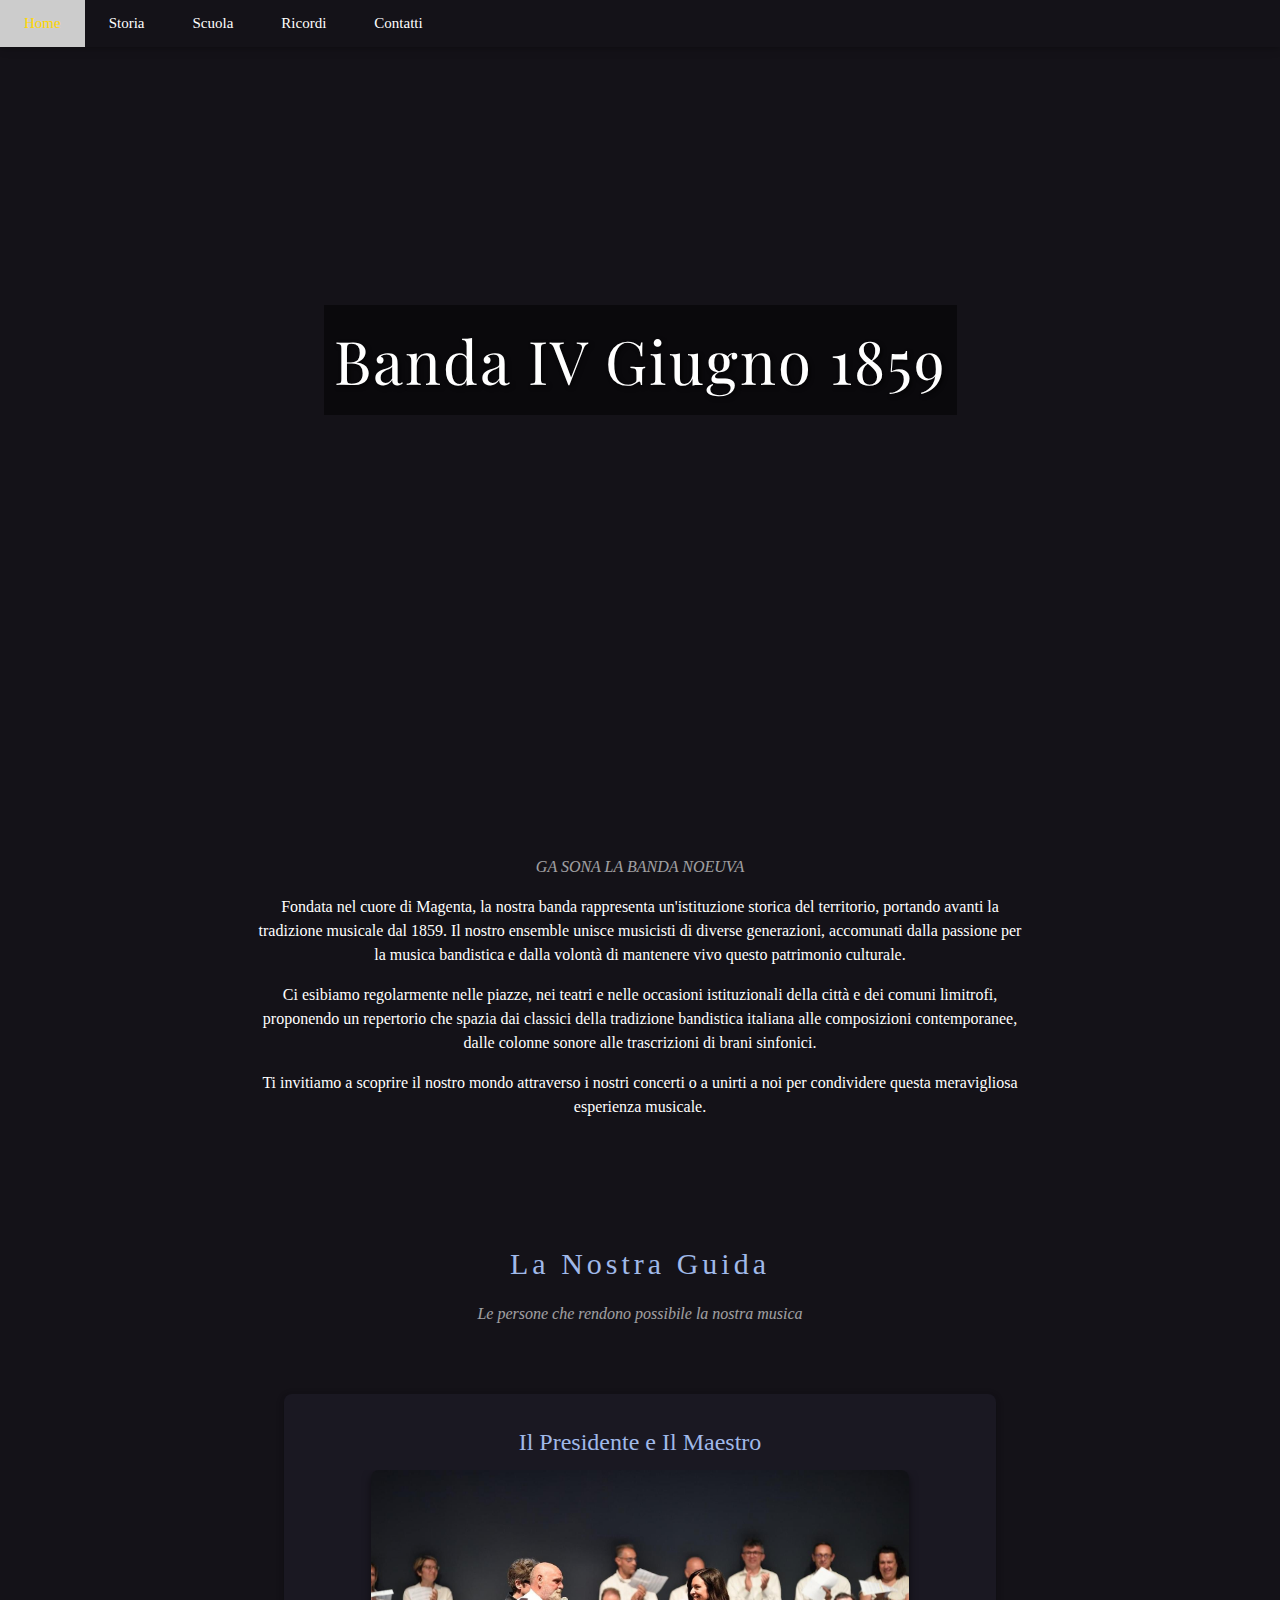
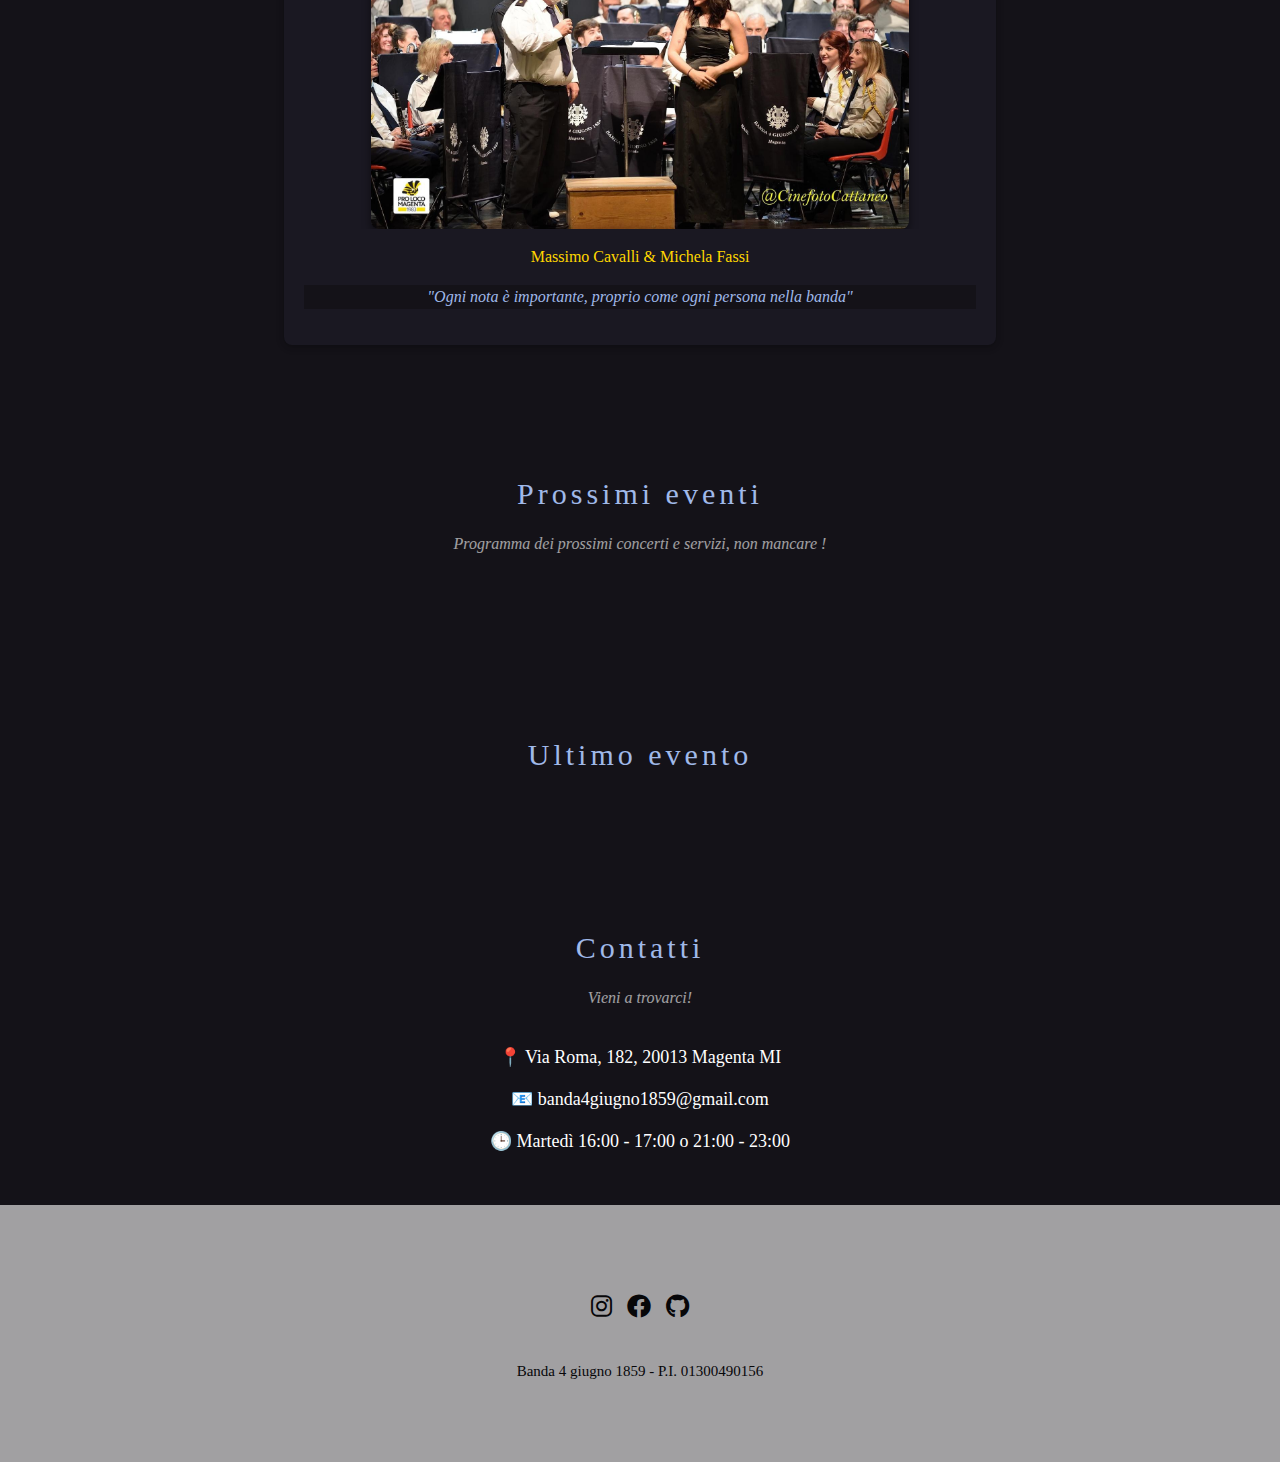
==== commit 82cf68ad: "Add New Presidente & Mestro image" ====
--- a/index.html
+++ b/index.html
@@ -4,12 +4,19 @@
 <head>
     <title>Banda 4 Giugno 1859</title>
     <meta charset="UTF-8">
-    <link rel="icon" type="image/x-icon" href="/images/logo.png">
+    <link rel="icon" type="image/x-icon" href="/images/favicon.png">
     <meta name="viewport" content="width=device-width, initial-scale=1">
     <link rel="stylesheet" href="https://www.w3schools.com/w3css/4/w3.css">
     <link rel="stylesheet" href="style.css">
     <link rel="stylesheet" href="https://cdnjs.cloudflare.com/ajax/libs/font-awesome/6.0.0/css/all.min.css">
     <script src="script.js"></script>
+    <meta https-equiv="Content-Language" content="it">
+    <meta name="keywords" content="bande, magentine, musicali, corpi, musicale, magenta, abbiategrasso,
+milano, verdi, magentino, abbiatense, Magenta, Abbiategrasso, marcallo,
+4, giugno, 1859, boffalora, Boffalora, S., marco, casone, stefano, musica, tradizionale, classica,
+sinfonica, bandistica, marce, marcie, marcia, composizione, servizi, richieste, società, comuni, associazioni, associazione,
+parroci, cecilia, convegni, ticino, banda, orchestre, orchestra, sinfonica, moderna, musica, bellini, donizzetti, mozart, bach, swing, pop, jazz,
+gershwin, anbima, strauss, pro, loco, orsomando, guadagnini, music, liscio, chiesa">
 </head>
 
 <body>
@@ -17,8 +24,8 @@
     <div id="navbar-container"></div>
 
 
-    <div id="cover" class="hero" style="background-image: url(images/home-cover.jpeg)">
-        <h1 id="cover-title">Banda IV Giugno 1859</h1>
+    <div id="cover" class="hero animate-fadeIn" style="background-image: url(images/home-cover.jpeg)">
+        <h1 id="cover-title" class="animate-fadeIn delay-1">Banda IV Giugno 1859</h1>
     </div>
     <!-- Aggiungi dopo la hero section chiusura div -->
     <div class="scroll-indicator-container">
@@ -36,13 +43,15 @@
     <div class="w3-content primary" style="max-width:2000px;">
         <!-- The Band Section -->
         <div class="w3-container w3-content w3-center w3-padding-64" style="max-width:800px" id="band">
-            <h2 class="w3-wide title">La Banda</h2>
-            <p class="w3-opacity"><i>GA SONA LA BANDA NOEUVA</i></p>
-            <p class="w3-justify w3-center">Fondata nel cuore di Magenta, la nostra banda rappresenta un'istituzione
+            <h2 class="w3-wide title animate-fadeIn delay-2">La Banda</h2>
+            <p class="w3-opacity animate-fadeIn delay-3"><i>GA SONA LA BANDA NOEUVA</i></p>
+            <p class="w3-justify w3-center animate-fadeIn delay-4">Fondata nel cuore di Magenta, la nostra banda
+                rappresenta un'istituzione
                 storica del territorio, portando avanti la tradizione musicale dal 1859. Il nostro ensemble unisce
                 musicisti di diverse generazioni, accomunati dalla passione per la musica bandistica e dalla volontà di
                 mantenere vivo questo patrimonio culturale.</p>
-            <p class="w3-justify w3-center">Ci esibiamo regolarmente nelle piazze, nei teatri e nelle occasioni
+            <p class="w3-justify w3-center animate-fadeIn delay-5">Ci esibiamo regolarmente nelle piazze, nei teatri e
+                nelle occasioni
                 istituzionali della città e dei comuni limitrofi, proponendo un repertorio che spazia dai classici della
                 tradizione bandistica italiana alle composizioni contemporanee, dalle colonne sonore alle trascrizioni
                 di brani sinfonici.</p>
@@ -56,40 +65,18 @@
 
             <div class="w3-row-padding w3-padding-32 w3-center">
                 <!-- Il Presidente -->
-                <div class="w3-half people-container">
+                <div class="people-container">
                     <div class="people-content w3-card w3-round-large"
                         style="background-color: #1a1822; padding: 20px;">
-                        <h3 class="title">Il Presidente</h3>
+                        <h3 class="title">Il Presidente e Il Maestro</h3>
                         <div style="background-color: #1a1822;" class="people-image-wrapper">
-                            <img src="images/presidente_square.jpg" id="presidente-img"
-                                class="w3-round-large w3-hover-opacity" alt="Presidente"
-                                style="width:70%; box-shadow: 0 4px 8px rgba(0,0,0,0.5);">
+                            <img src="images/presidente&maestro.jpeg" id="presidente&maestro-img"
+                                class="w3-round-large" alt="Presidente & Maestro"
+                                style="width:80%; box-shadow: 0 4px 8px rgba(0,0,0,0.5);">
                         </div>
-                        <p class="name" id="presidente">Massimo Cavalli</p>
-                        <div class="people-details">
-                            <p class="people-motto">"La musica è il linguaggio universale che unisce la nostra comunità"
-                            </p>
-                            <p class="w3-text-light-grey" style="margin-top:15px;">Dal 2018 guida la nostra associazione
-                                con passione e dedizione, promuovendo la cultura musicale nella città di Magenta.</p>
-                        </div>
-                    </div>
-                </div>
-
-                <!-- Il Maestro -->
-                <div class="w3-half people-container">
-                    <div class="people-content w3-card w3-round-large"
-                        style="background-color: #1a1822; padding: 20px;">
-                        <h3 class="title">Il Maestro</h3>
-                        <div style="background-color: #1a1822;" class="people-image-wrapper">
-                            <img src="images/maestro_square.jpg" id="maestro-img"
-                                class="w3-round-large w3-hover-opacity" alt="Maestro"
-                                style="width:70%; box-shadow: 0 4px 8px rgba(0,0,0,0.5);">
-                        </div>
-                        <p class="name" id="maestro">Michela Fassi</p>
+                        <p class="name" id="presidente">Massimo Cavalli & Michela Fassi</p>
                         <div class="people-details">
                             <p class="people-motto">"Ogni nota è importante, proprio come ogni persona nella banda"</p>
-                            <p class="w3-text-light-grey" style="margin-top:15px;">Direttrice dal 2015, ha portato
-                                innovazione nel repertorio mantenendo viva la tradizione bandistica italiana.</p>
                         </div>
                     </div>
                 </div>
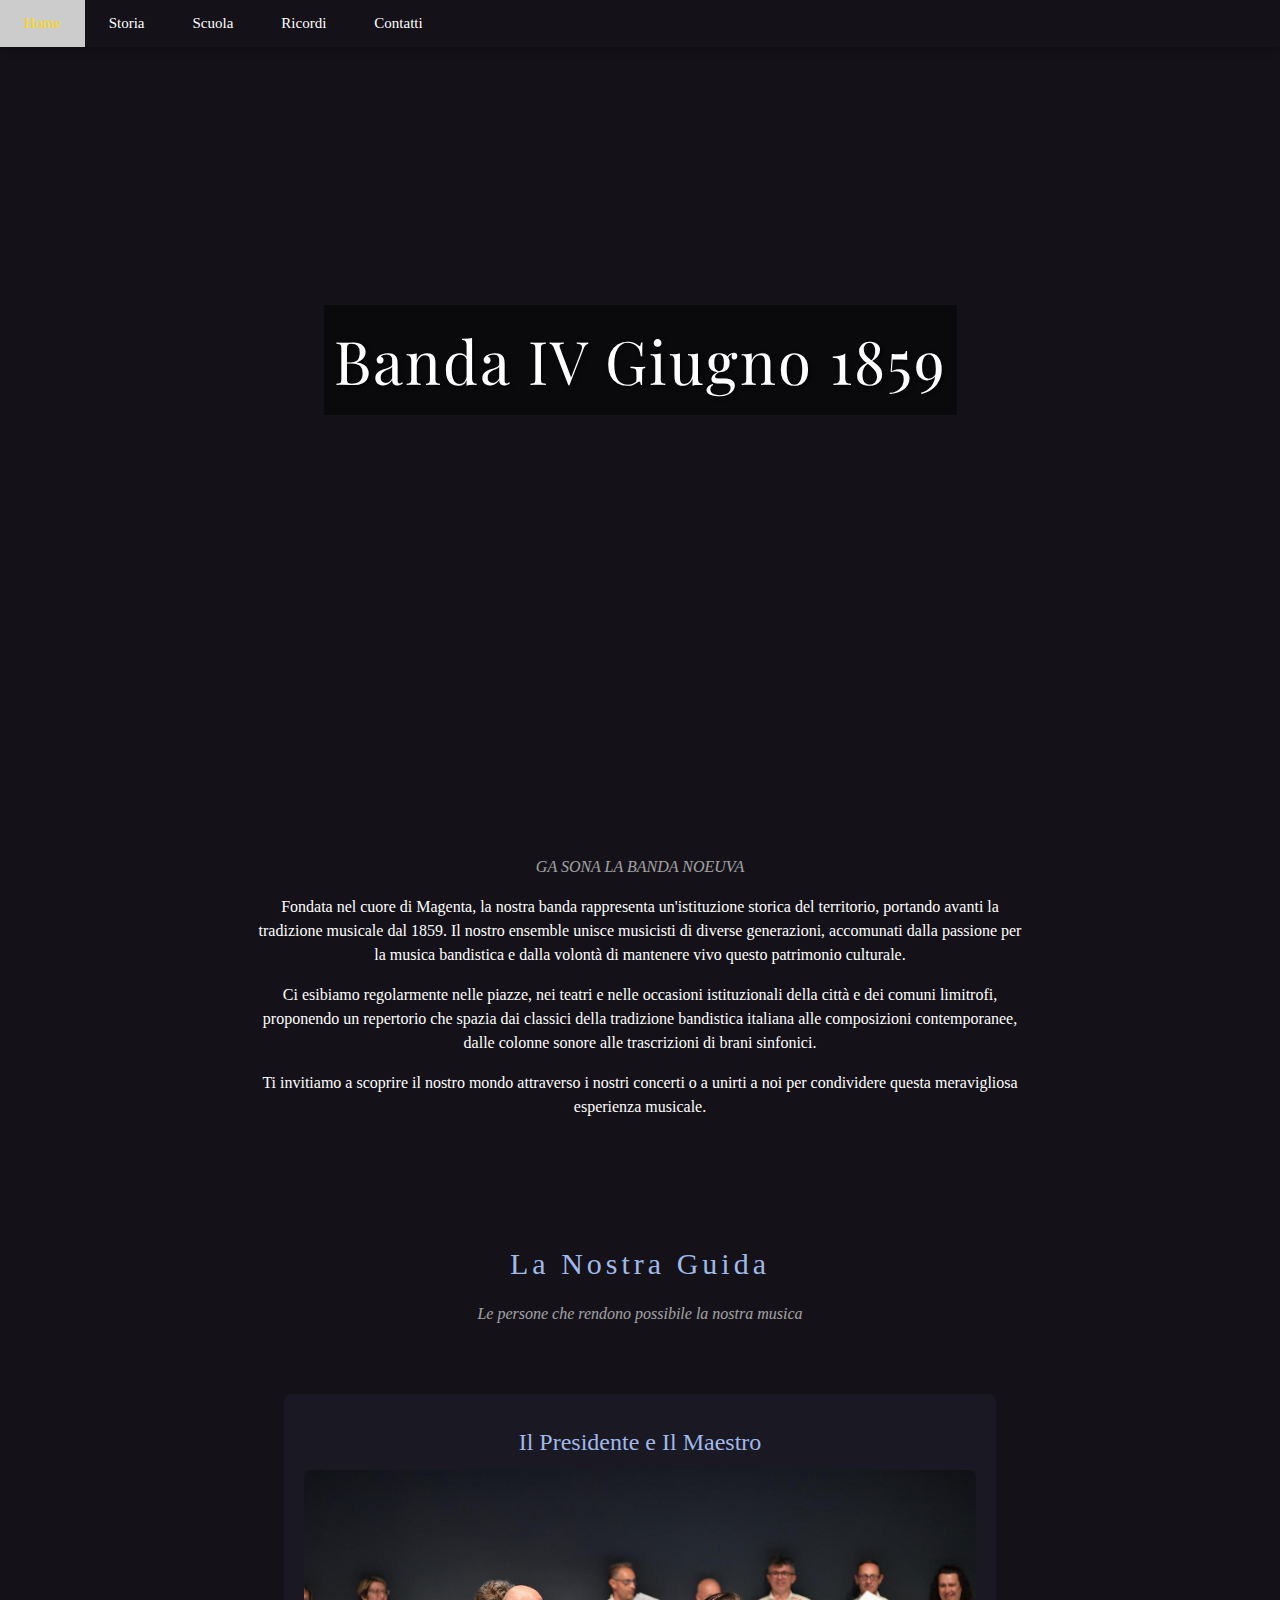
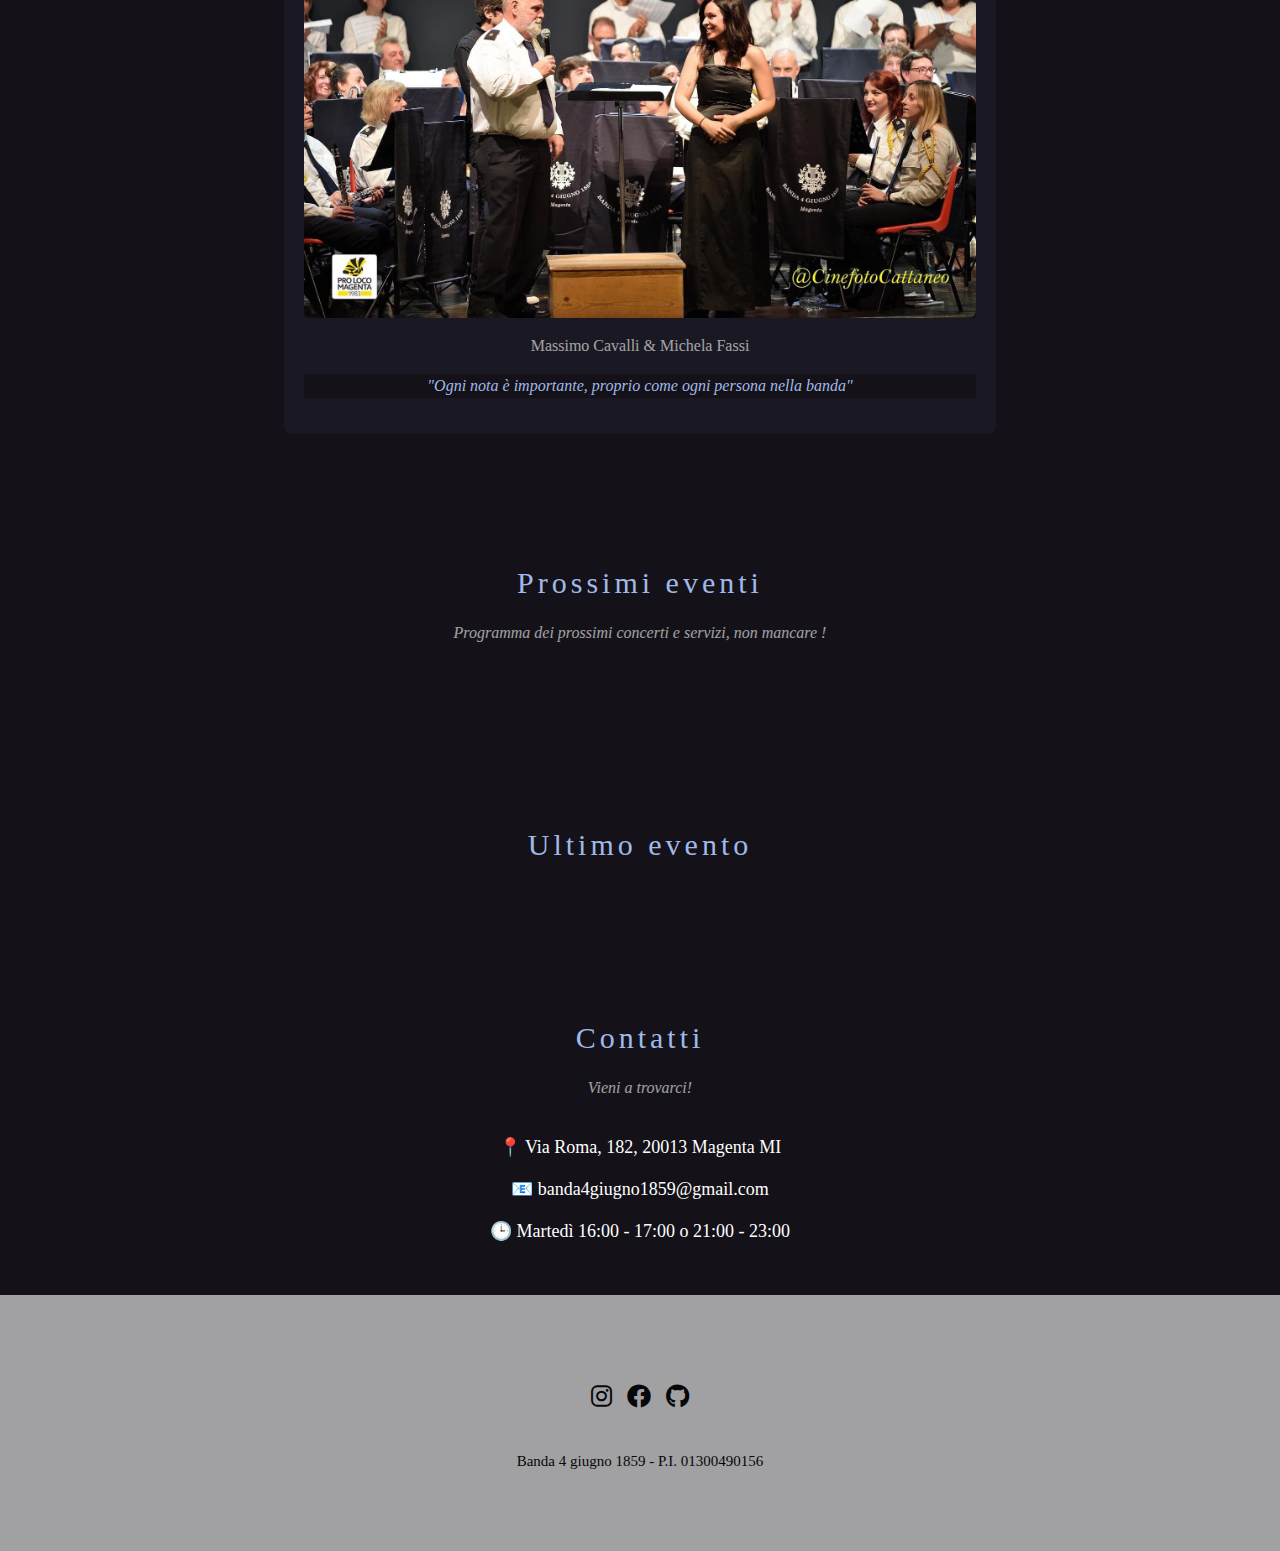
==== commit 361233a6: "New card" ====
--- a/index.html
+++ b/index.html
@@ -66,15 +66,15 @@
             <div class="w3-row-padding w3-padding-32 w3-center">
                 <!-- Il Presidente -->
                 <div class="people-container">
-                    <div class="people-content w3-card w3-round-large"
+                    <div class="people-content w3-round-large"
                         style="background-color: #1a1822; padding: 20px;">
                         <h3 class="title">Il Presidente e Il Maestro</h3>
                         <div style="background-color: #1a1822;" class="people-image-wrapper">
                             <img src="images/presidente&maestro.jpeg" id="presidente&maestro-img"
                                 class="w3-round-large" alt="Presidente & Maestro"
-                                style="width:80%; box-shadow: 0 4px 8px rgba(0,0,0,0.5);">
+                                style="width:100%; box-shadow: 0 4px 8px rgba(0,0,0,0.5);">
                         </div>
-                        <p class="name" id="presidente">Massimo Cavalli & Michela Fassi</p>
+                        <p class="w3-opacity">Massimo Cavalli & Michela Fassi</p>
                         <div class="people-details">
                             <p class="people-motto">"Ogni nota è importante, proprio come ogni persona nella banda"</p>
                         </div>
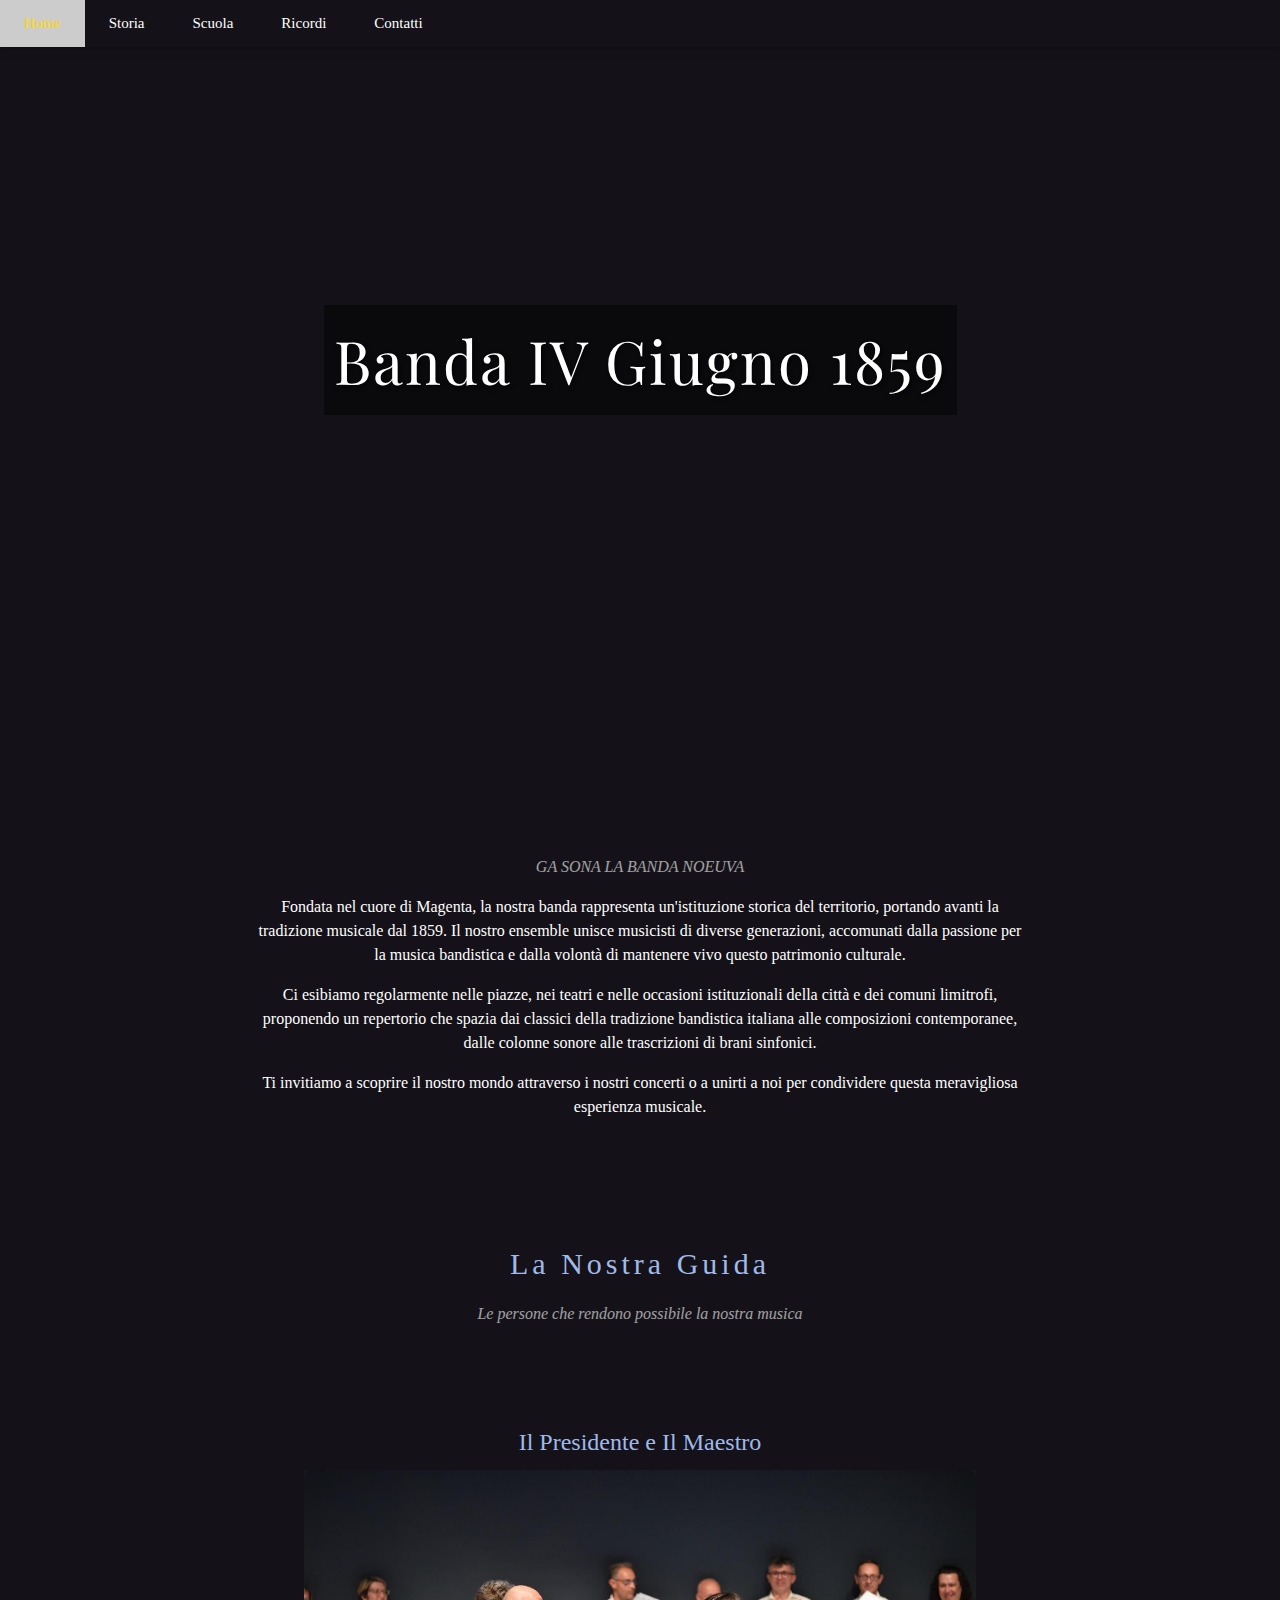
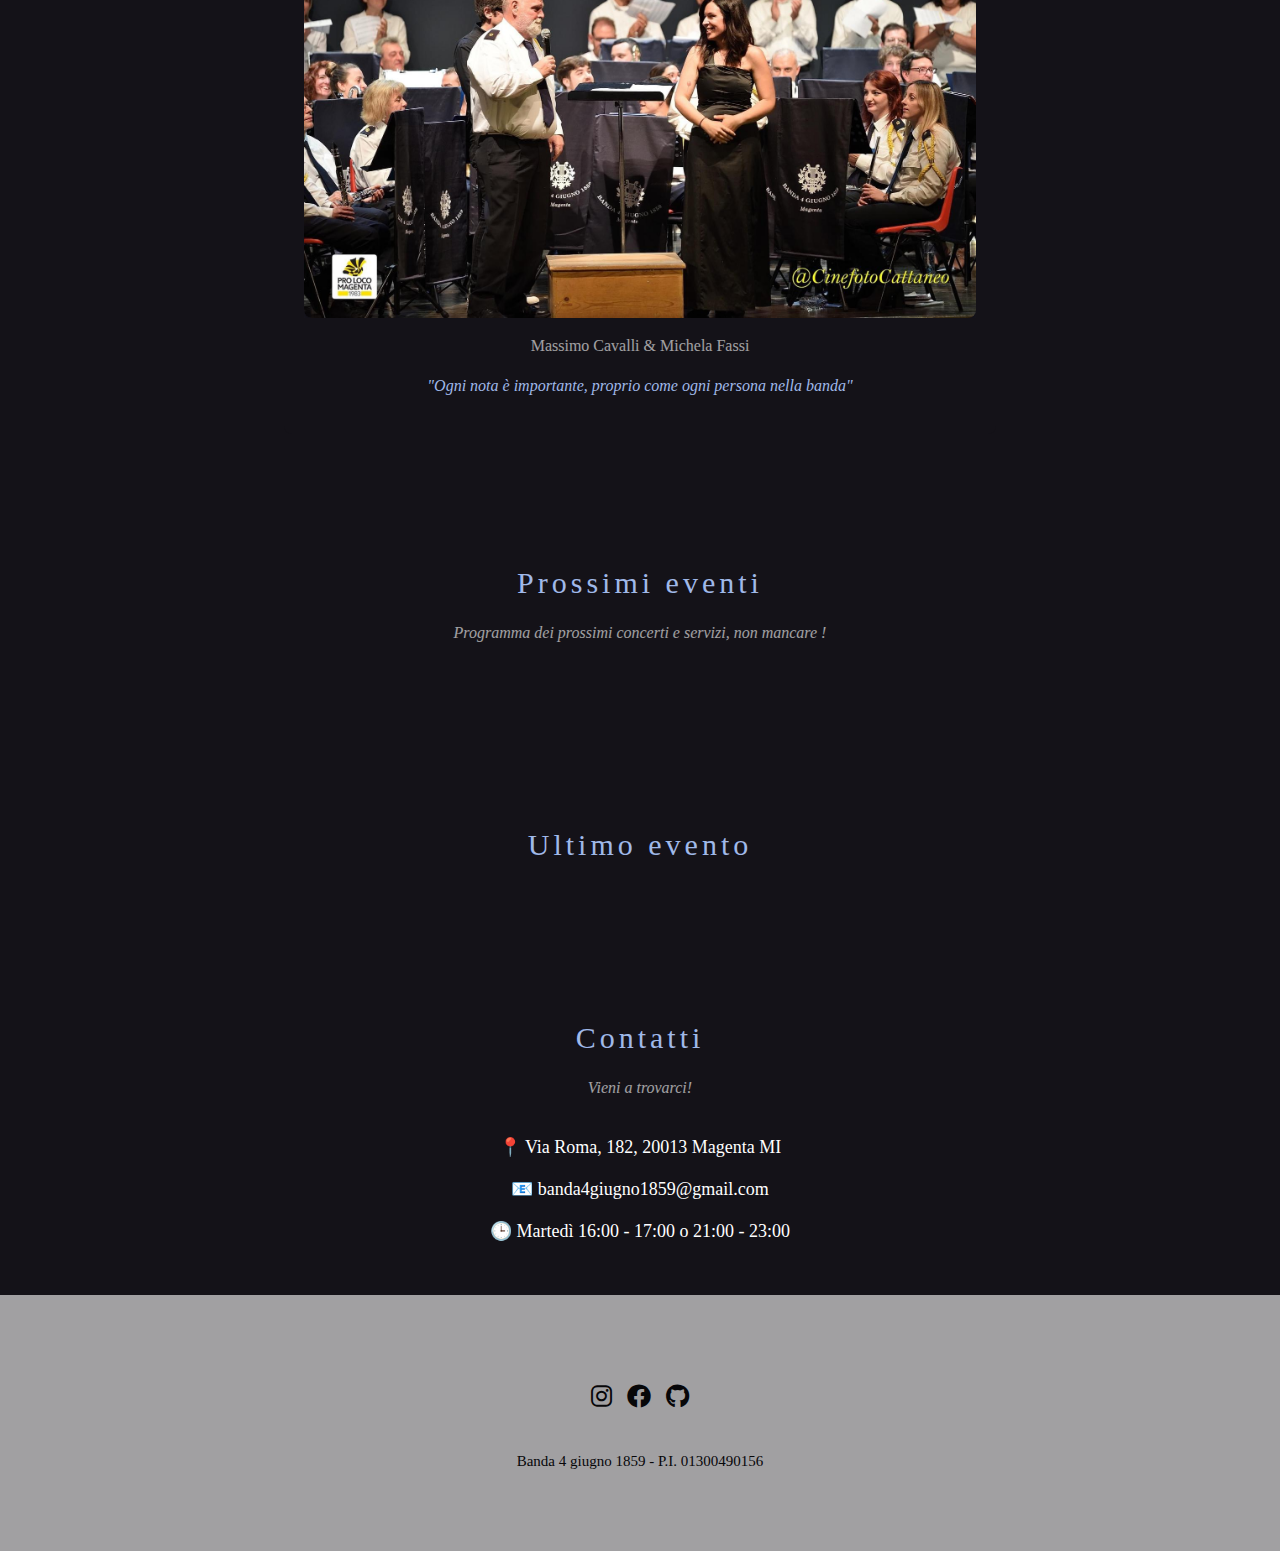
==== commit 5069e504: "removed background from presidente & maestro card" ====
--- a/index.html
+++ b/index.html
@@ -67,7 +67,7 @@
                 <!-- Il Presidente -->
                 <div class="people-container">
                     <div class="people-content w3-round-large"
-                        style="background-color: #1a1822; padding: 20px;">
+                        style="padding: 20px;">
                         <h3 class="title">Il Presidente e Il Maestro</h3>
                         <div style="background-color: #1a1822;" class="people-image-wrapper">
                             <img src="images/presidente&maestro.jpeg" id="presidente&maestro-img"
